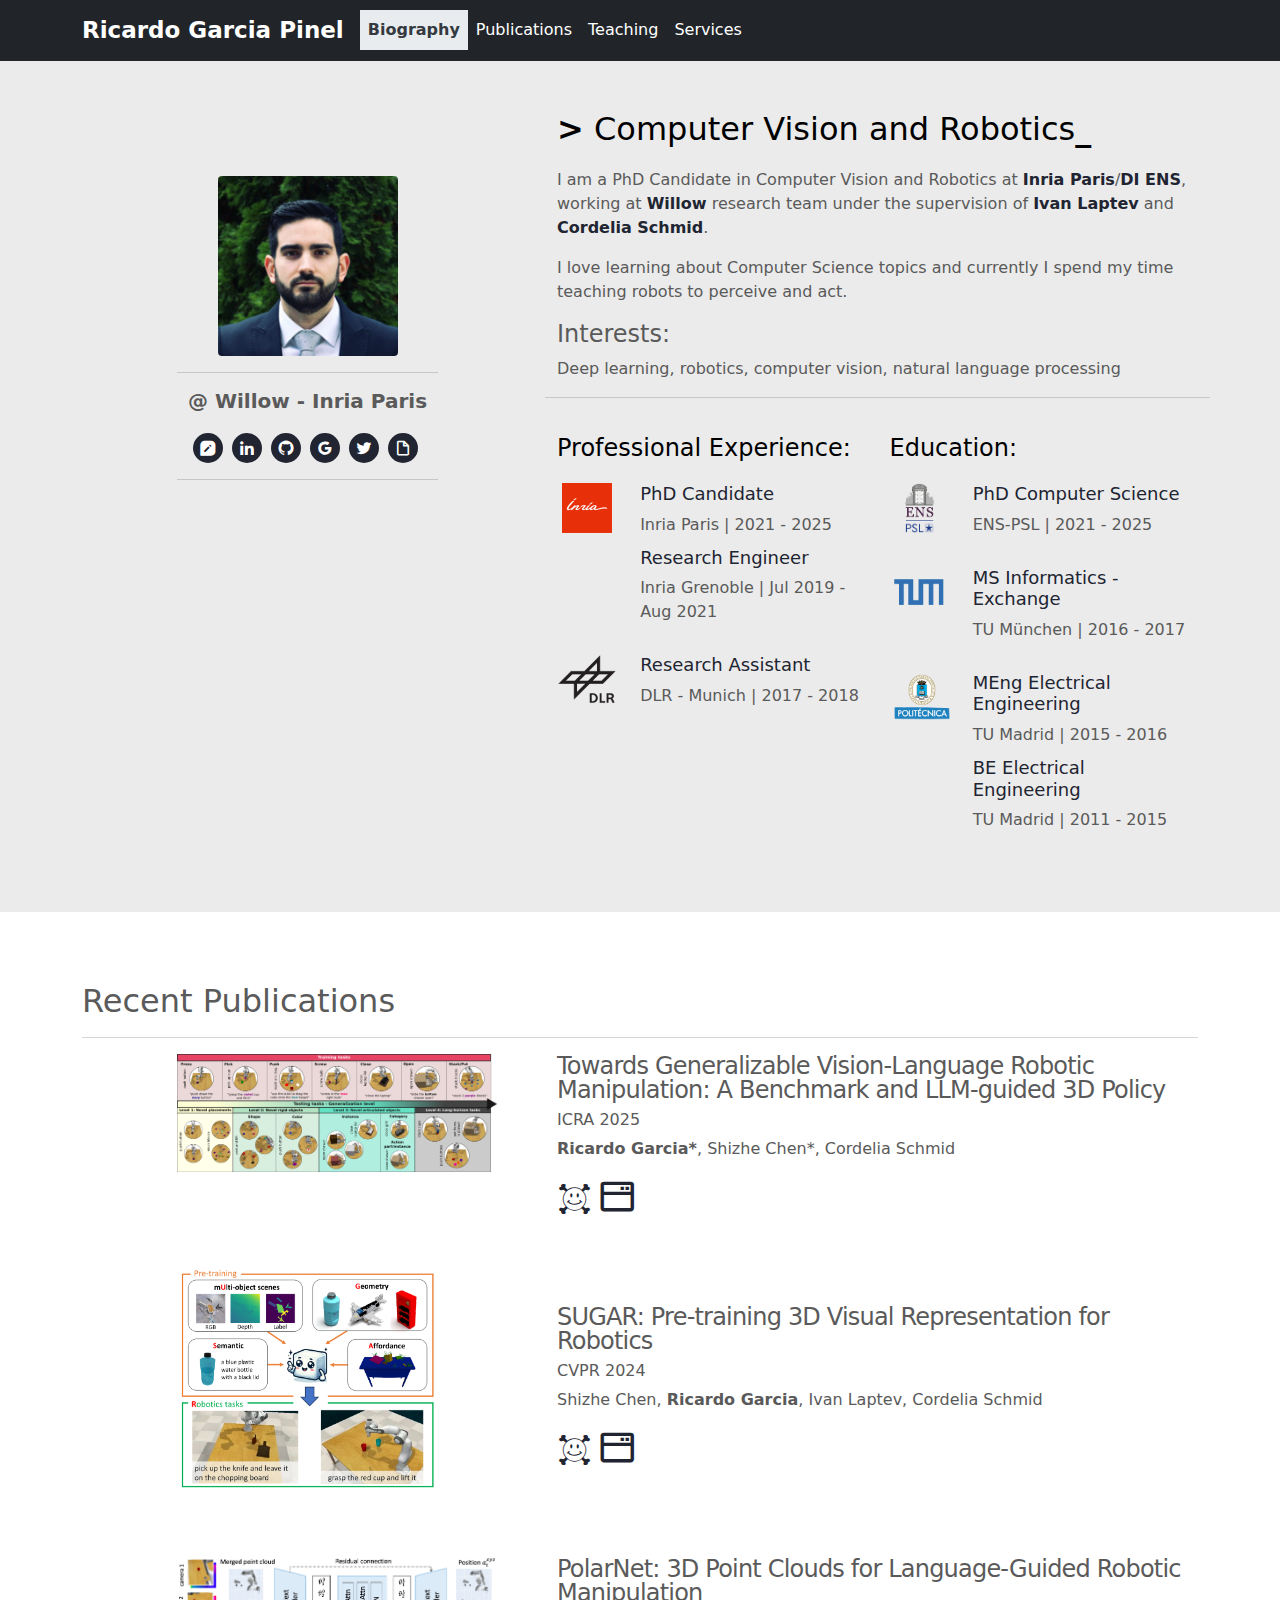
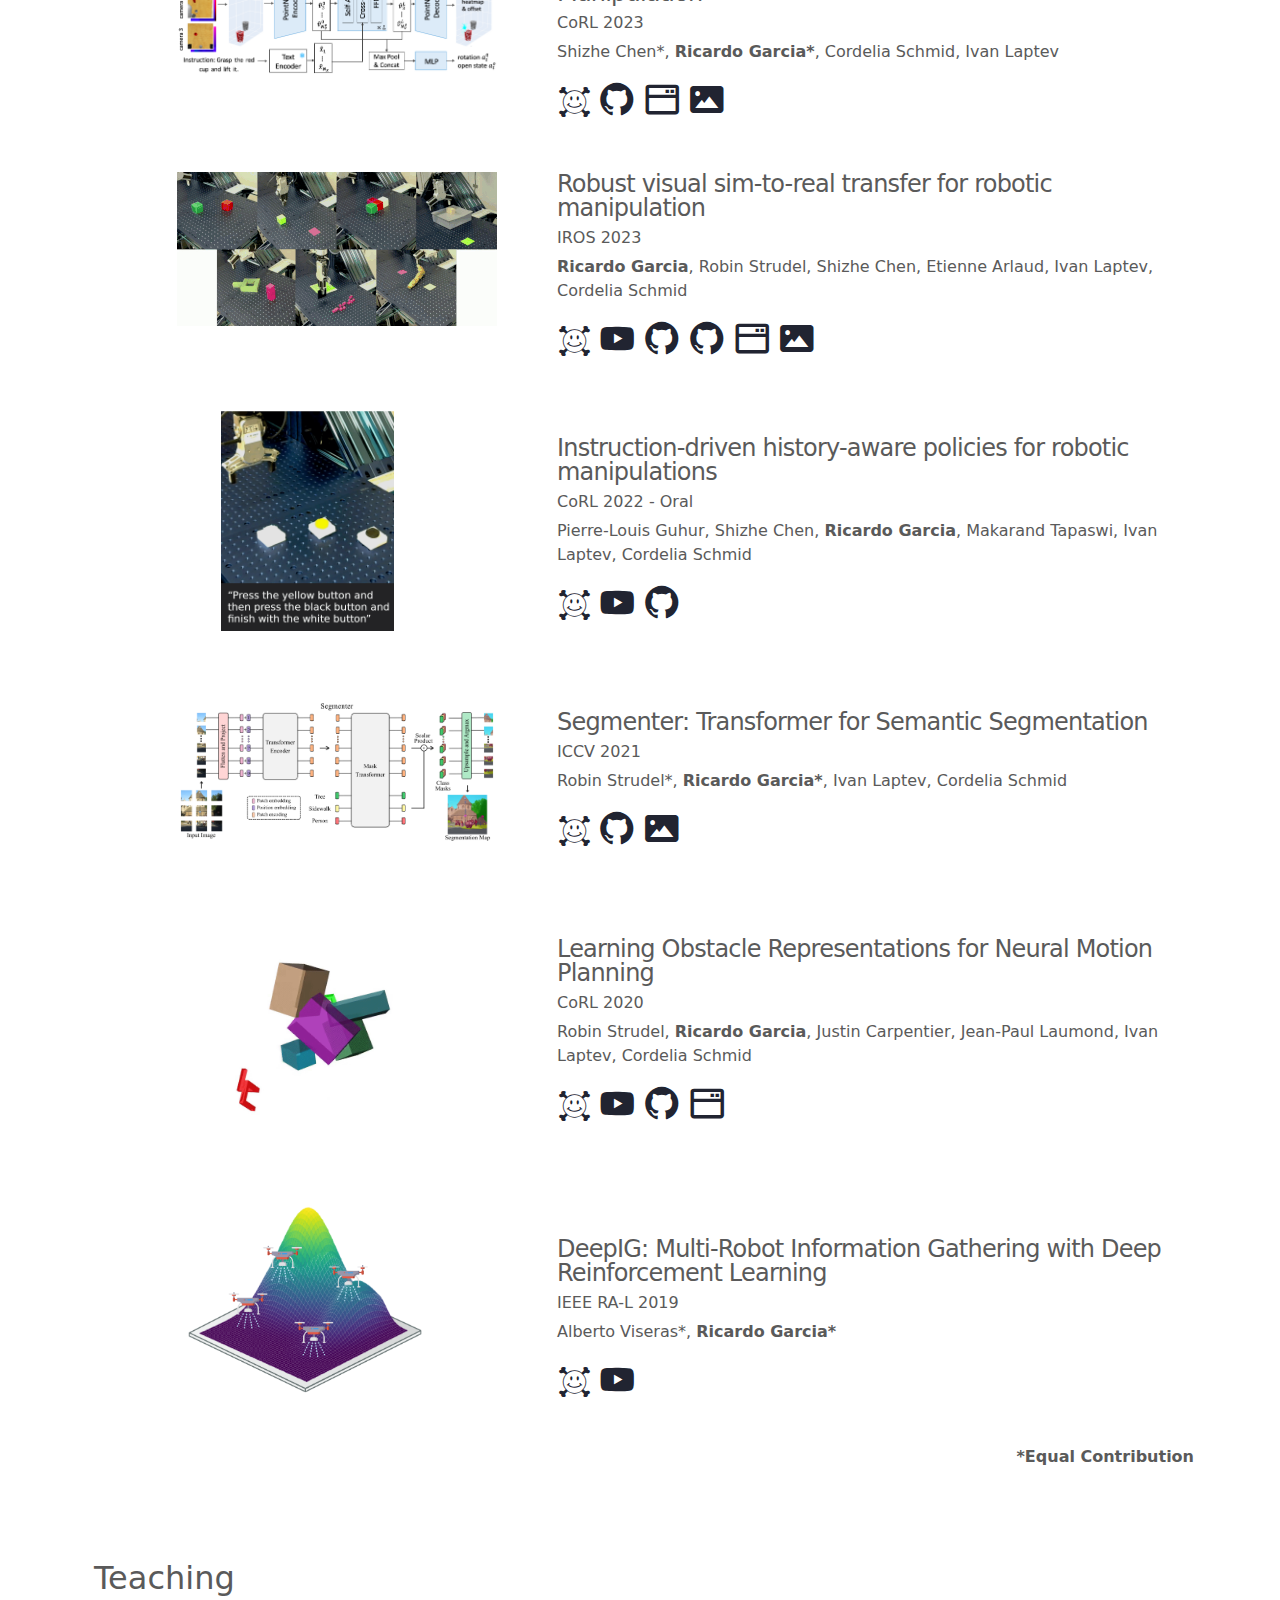
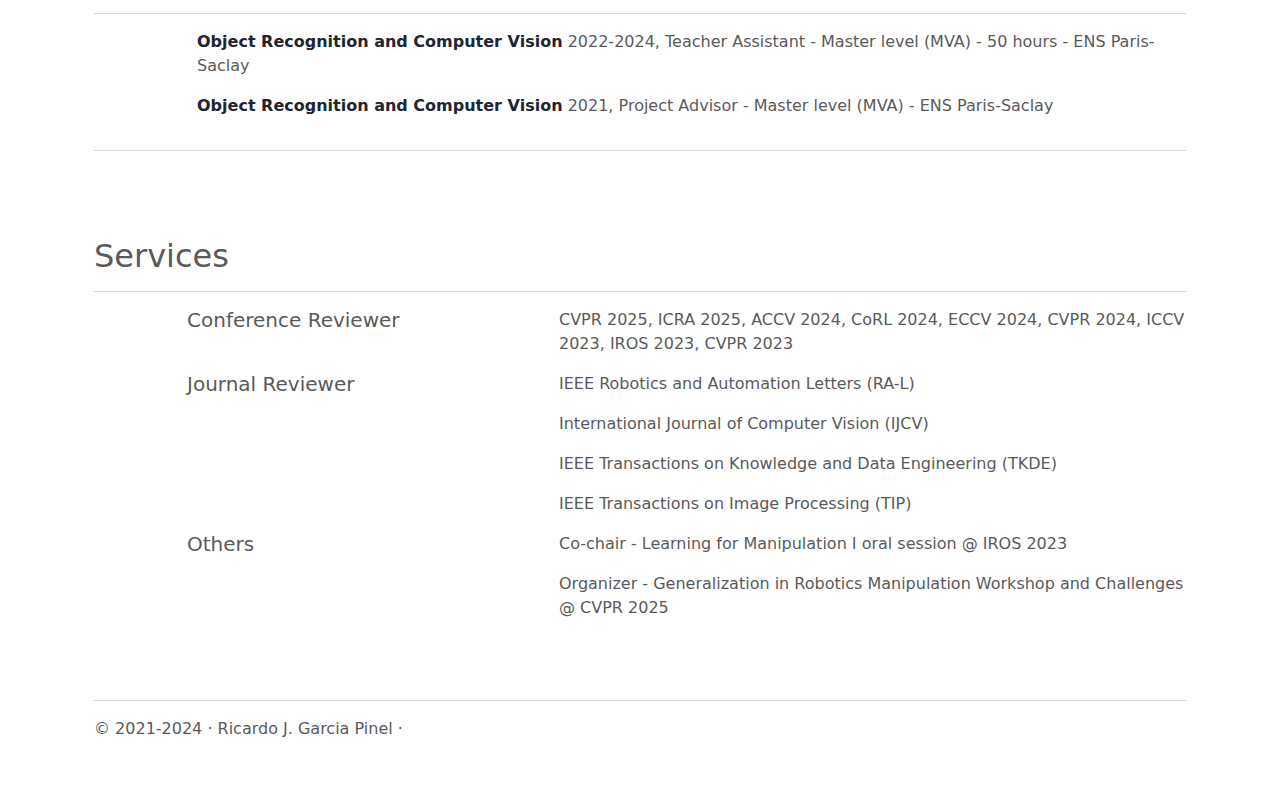
==== index.html @ 53217a85 "index: update resume" ====
<!doctype html>
<html lang="en">

<head>
    <meta charset="utf-8">
    <meta name="viewport" content="width=device-width, initial-scale=1">
    <meta name="description" content="">
    <meta name="author" content="Ricardo Garcia Pinel">
    <title>Ricardo Garcia Pinel | Personal Webpage</title>
    <link rel="shortcut icon" type="image/x-icon" href="./img/favicon.ico" />
    <!-- Bootstrap core CSS -->
    <script src="./js/jquery.min.js"></script>
    <script src="./js/scroll.js"></script>
    <link href="./css/bootstrap.min.css" rel="stylesheet">
    <link rel="stylesheet" href="./css/academicons.min.css" />
    <link href="css/boxicons.min.css" rel="stylesheet">

    <style>
        .bd-placeholder-img {
            font-size: 1.125rem;
            text-anchor: middle;
            -webkit-user-select: none;
            -moz-user-select: none;
            user-select: none;
        }

        @media (min-width: 768px) {
            .bd-placeholder-img-lg {
                font-size: 3.5rem;
            }
        }
    </style>

    <!-- Custom styles for this template -->
    <link href="./css/style.css" rel="stylesheet">
</head>

<body>
    <nav class="navbar navbar-expand-lg navbar-dark fixed-top bg-dark">
        <div class="container">
            <a id="person-name" class="navbar-brand text-sm-center" href="#">Ricardo Garcia Pinel</a>
            <div class="navbar-collapse collapse dual-collapse2">
                <ul class="navbar-nav ml-auto">
                    <li class="nav-item">
                        <a class="nav-link active section-active" href="#bio-wrapper">
                            Biography
                        </a>
                    </li>
                    <li class="nav-item">
                        <a class="nav-link active" href="#publications">
                            Publications
                        </a>
                    </li>
                    <li class="nav-item">
                        <a class="nav-link active" href="#teaching">
                            Teaching
                        </a>
                    </li>
                    <li class="nav-item">
                        <a class="nav-link active" href="#services">
                            Services
                        </a>
                    </li>
                </ul>
            </div>

        </div>
    </nav>
    <main>
        <div id="bio-wrapper" class="section">
            <div id="bio" class="container">
                <div class="row">
                    <div class="col-lg-3 offset-lg-1 text-center">
                        <img src="./img/rgarciap.jpg" id="profile-img" class="img-fluid rounded" alt="">
                        <hr>
                        <h5 id="current-position">@ Willow - Inria Paris</h5>
                        <div class="social-links">
                            <a href="mailto:ricardo-jose.garcia-pinel@inria.fr" target="_blank" class="mail"><i
                                    class="bx bxs-message-square-edit"></i></a>
                            <a href="https://www.linkedin.com/in/rjgpinel/" target="_blank" class="linkedin"><i
                                    class="bx bxl-linkedin"></i></a>
                            <a href="https://github.com/rjgpinel" target="_blank" class="github"><i
                                    class="bx bxl-github"></i></a>
                            <a href="https://scholar.google.com/citations?user=cMA5vJwAAAAJ" target="_blank"
                                class="google"><i class="bx bxl-google"></i></a>
                            <a href="https://twitter.com/rjgpinel" target="_blank" class="twitter"><i
                                    class="bx bxl-twitter"></i></a>
                            <a href="files/resume_RicardoGarciaPinel_2025-30Jan.pdf" target="_blank" class="resume"><i
                                    class="bx bx-file-blank"></i></a>
                        </div>
                        <hr>

                        <!-- <img id="ur5-im" src="./img/ur5_pxart.png"> -->
                    </div>
                    <div class="col-lg-7 offset-lg-1 align-self-center" id="profile-description">
                        <div class="row">
                            <h2 id="position-title"> <span id="terminal-cursor">></span> Computer Vision and
                                Robotics<span id="terminal-space">_</span></h2>
                            <p>
                                I am a PhD Candidate in Computer Vision and Robotics at <a
                                    href="https://www.inria.fr/en" target="_blank">Inria Paris</a>/<a
                                    href="https://www.di.ens.fr/" target="_blank">DI ENS</a>, working at <a
                                    href="https://www.di.ens.fr/willow/" target="_blank">Willow</a> research team under
                                the supervision of <a href="https://www.di.ens.fr/~laptev/" target="_blank">Ivan
                                    Laptev</a> and <a href="https://www.di.ens.fr/willow/people_webpages/cordelia/"
                                    target="_blank">Cordelia Schmid</a>. </p>
                            <p>
                                I love learning about Computer Science topics and currently I spend my time teaching
                                robots to perceive and act.
                            </p>
                            <h4>Interests:</h4>
                            <p>Deep learning, robotics, computer vision, natural language processing</p>
                            <hr>
                        </div>
                        <div id="resume">
                            <div class="row">
                                <div class="col-lg-6 resume-prof">
                                    <h4 class="resume-title">Professional Experience:</h4>
                                    <div class="row resume-entry">
                                        <div class="col-3 text-center">
                                            <img class="logo-institution" src="./img/inria-logo.png">
                                        </div>
                                        <div class="col-9">
                                            <div class="row resume-entry-desc">
                                                <h5>PhD Candidate</h5>
                                                <span>Inria Paris | 2021 - 2025 </span>
                                            </div>
                                            <div class="row resume-entry-desc">
                                                <h5>Research Engineer</h5>
                                                <span>Inria Grenoble | Jul 2019 - Aug 2021</span>
                                            </div>
                                        </div>
                                    </div>
                                    <div class="row resume-entry">
                                        <div class="col-3 text-center">
                                            <img class="logo-institution" src="./img/dlr-logo.png">
                                        </div>
                                        <div class="col-9">
                                            <div class="row resume-entry-desc">
                                                <h5>Research Assistant</h5>
                                                <span>DLR - Munich | 2017 - 2018</span>
                                            </div>
                                        </div>
                                    </div>
                                </div>
                                <div class="col-lg-6 resume-ed">
                                    <h4 class="resume-title">Education:</h4>
                                    <div class="row resume-entry">
                                        <div class="col-3 text-center">
                                            <img class="logo-institution" src="./img/ens-psl-logo.png">
                                        </div>
                                        <div class="col-9">
                                            <div class="row resume-entry-desc">
                                                <h5>PhD Computer Science</h5>
                                                <span>ENS-PSL | 2021 - 2025</span>
                                            </div>
                                        </div>
                                    </div>

                                    <div class="row resume-entry">
                                        <div class="col-3 text-center">
                                            <img class="logo-institution" src="./img/tum-logo.png">
                                        </div>
                                        <div class="col-9">
                                            <div class="row resume-entry-desc">
                                                <h5>MS Informatics - Exchange</h5>
                                                <span>TU München | 2016 - 2017</span>
                                            </div>
                                        </div>
                                    </div>
                                    <div class="row resume-entry">
                                        <div class="col-3 text-center">
                                            <img class="logo-institution" src="./img/upm-logo.png">
                                        </div>
                                        <div class="col-9">
                                            <div class="row resume-entry-desc">
                                                <h5>MEng Electrical Engineering</h5>
                                                <span>TU Madrid | 2015 - 2016</span>
                                            </div>
                                            <div class="row resume-entry-desc">
                                                <h5>BE Electrical Engineering</h5>
                                                <span>TU Madrid | 2011 - 2015</span>
                                            </div>
                                        </div>
                                    </div>
                                </div>
                            </div>
                        </div>
                    </div>
                </div>
            </div>
        </div>
        <!-- Recent Publications
                 ================================================== -->
        <!-- Wrap the rest of the page in another container to center all the content. -->

        <div id="publications" class="container section">
            <h2 class="text-left">Recent Publications</h2>
            <hr>
            <div class="row publication">
                <div class="col-lg-7 offset-lg-1 order-md-2 publication-description align-self-center">
                    <h4 class="publication-heading">Towards Generalizable Vision-Language Robotic Manipulation: A Benchmark and LLM-guided 3D Policy
                    </h4>
                    <h6 class="publication-conference">ICRA 2025</h6>
                    <p class="publication-authors">
                        <b>Ricardo Garcia*</b>, Shizhe Chen*, Cordelia Schmid
                    </p>
                    <a href="https://arxiv.org/abs/2410.01345" target="_blank"><i
                            class="ai ai-arxiv ai-3x bx-tada-hover"></i></a>
                    <a href="https://www.di.ens.fr/willow/research/gembench/" target="_blank"><i
                            class="bx bx-window-alt bx-lg bx-tada-hover"></i></a>
                </div>
                <div class="col-lg-3 offset-lg-1 order-md-1 text-center">
                    <img class="publication-overview" src="./img/gembench.png" alt="sugar_paper" />
                </div>
            </div>

            <br>
            <br>
            <div class="row publication">
                <div class="col-lg-7 offset-lg-1 order-md-2 publication-description align-self-center">
                    <h4 class="publication-heading">SUGAR: Pre-training 3D Visual Representation for Robotics
                    </h4>
                    <h6 class="publication-conference">CVPR 2024</h6>
                    <p class="publication-authors">
                        Shizhe Chen, <b>Ricardo Garcia</b>, Ivan Laptev, Cordelia Schmid
                    </p>
                    <a href="https://arxiv.org/abs/2404.01491v1" target="_blank"><i
                            class="ai ai-arxiv ai-3x bx-tada-hover"></i></a>
                    <a href="https://cshizhe.github.io/projects/robot_sugar.html" target="_blank"><i
                            class="bx bx-window-alt bx-lg bx-tada-hover"></i></a>
                </div>
                <div class="col-lg-3 offset-lg-1 order-md-1 text-center">
                    <img class="publication-overview" src="./img/sugar.png" alt="sugar_paper" />
                </div>
            </div>

            <br>
            <br>
            <div class="row publication">
                <div class="col-lg-7 offset-lg-1 order-md-2 publication-description align-self-center">
                    <h4 class="publication-heading">PolarNet: 3D Point Clouds for Language-Guided Robotic Manipulation
                    </h4>
                    <h6 class="publication-conference">CoRL 2023</h6>
                    <p class="publication-authors">
                        Shizhe Chen*, <b>Ricardo Garcia*</b>, Cordelia Schmid, Ivan Laptev
                    </p>
                    <a href="https://arxiv.org/abs/2309.15596" target="_blank"><i
                            class="ai ai-arxiv ai-3x bx-tada-hover"></i></a>
                    <a href="https://github.com/vlc-robot/polarnet" target="_blank"><i
                            class="bx bxl-github bx-lg bx-tada-hover"></i></a>
                    <a href="https://www.di.ens.fr/willow/research/polarnet/" target="_blank"><i
                            class="bx bx-window-alt bx-lg bx-tada-hover"></i></a>
                    <a href="doc/polarnet_poster.pdf" target="_blank"><i
                            class="bx bxs-image bx-lg bx-tada-hover"></i></a>
                </div>
                <div class="col-lg-3 offset-lg-1 order-md-1 text-center">
                    <img class="publication-overview" src="./img/polarnet.png" alt="polarnet_paper" />
                </div>
            </div>

            <br>
            <br>

            <div class="row publication">
                <div class="col-lg-7 offset-lg-1 order-md-2 publication-description align-self-center">
                    <h4 class="publication-heading">Robust visual sim-to-real transfer for robotic manipulation</h4>
                    <h6 class="publication-conference">IROS 2023</h6>
                    <p class="publication-authors">
                        <b>Ricardo Garcia</b>, Robin Strudel, Shizhe Chen, Etienne Arlaud, Ivan Laptev, Cordelia Schmid
                    </p>
                    <a href="https://arxiv.org/abs/2307.15320" target="_blank"><i
                            class="ai ai-arxiv ai-3x bx-tada-hover"></i></a>
                    <a href="https://youtu.be/9BS66i8d0JU" target="_blank"><i
                            class="bx bxl-youtube bx-lg bx-tada-hover"></i></a>
                    <a href="https://github.com/rjgpinel/muse" target="_blank"><i
                            class="bx bxl-github bx-lg bx-tada-hover"></i></a>
                    <a href="https://github.com/rjgpinel/robolearn/" target="_blank"><i
                            class="bx bxl-github bx-lg bx-tada-hover"></i></a>
                    <a href="https://www.di.ens.fr/willow/research/robust_s2r/" target="_blank"><i
                            class="bx bx-window-alt bx-lg bx-tada-hover"></i></a>
                    <a href="doc/IROS2023_poster.pdf" target="_blank"><i
                            class="bx bxs-image bx-lg bx-tada-hover"></i></a>
                </div>
                <div class="col-lg-3 offset-lg-1 order-md-1 text-center">
                    <img class="publication-overview" src="./img/robust_s2r.gif" alt="robust_s2r_paper" />
                </div>
            </div>

            <br>
            <br>

            <div class="row publication">
                <div class="col-lg-7 offset-lg-1 order-md-2 publication-description align-self-center">
                    <h4 class="publication-heading">Instruction-driven history-aware policies for robotic manipulations
                    </h4>
                    <h6 class="publication-conference">CoRL 2022 - Oral</h6>
                    <p class="publication-authors">
                        Pierre-Louis Guhur, Shizhe Chen, <b>Ricardo Garcia</b>, Makarand Tapaswi, Ivan Laptev, Cordelia
                        Schmid
                    </p>
                    <a href="https://arxiv.org/abs/2209.04899" target="_blank"><i
                            class="ai ai-arxiv ai-3x bx-tada-hover"></i></a>
                    <a href="https://www.youtube.com/watch?v=nnpvOrq0XjU" target="_blank"><i
                            class="bx bxl-youtube bx-lg bx-tada-hover"></i></a>
                    <a href="https://github.com/cshizhe/hiveformer" target="_blank"><i
                            class="bx bxl-github bx-lg bx-tada-hover"></i></a>
                </div>
                <div class="col-lg-3 offset-lg-1 order-md-1 text-center">
                    <img class="publication-overview" src="./img/hiveformer.gif" alt="hiveformer_paper" />
                </div>
            </div>

            <br>
            <br>
            <div>
                <div class="row publication">
                    <div class="col-lg-7 offset-lg-1 order-md-2 publication-description align-self-center">
                        <h4 class="publication-heading">Segmenter: Transformer for Semantic Segmentation</h4>
                        <h6 class="publication-conference">ICCV 2021</h6>
                        <p class="publication-authors">
                            Robin Strudel*, <b>Ricardo Garcia*</b>, Ivan Laptev, Cordelia Schmid
                        </p>
                        <a href="https://arxiv.org/abs/2105.05633" target="_blank"><i
                                class="ai ai-arxiv ai-3x bx-tada-hover"></i></a>
                        <a href="https://github.com/rstrudel/segmenter" target="_blank"><i
                                class="bx bxl-github bx-lg bx-tada-hover"></i></a>
                        <a href="doc/segmenter_poster.pdf" target="_blank"><i
                                class="bx bxs-image bx-lg bx-tada-hover"></i></a>
                    </div>
                    <div class="col-lg-3 offset-lg-1 order-md-1 text-center">
                        <img class="publication-overview" src="./img/segmenter.png" alt="segmenter_paper" />
                    </div>
                </div>
                <br>
                <br>
                <div class="row publication">
                    <div class="col-lg-7 offset-lg-1 order-md-2 publication-description align-self-center">
                        <h4 class="publication-heading">Learning Obstacle Representations for Neural Motion Planning
                        </h4>
                        <h6 class="publication-conference">CoRL 2020</h6>
                        <p class="publication-authors">
                            Robin Strudel, <b>Ricardo Garcia</b>, Justin Carpentier, Jean-Paul Laumond, Ivan Laptev,
                            Cordelia Schmid
                        </p>
                        <a href="https://arxiv.org/abs/2008.11174" target="_blank"><i
                                class="ai ai-arxiv ai-3x bx-tada-hover"></i></a>
                        <a href="https://www.youtube.com/watch?v=KRtrL4-IsFY" target="_blank"><i
                                class="bx bxl-youtube bx-lg bx-tada-hover"></i></a>
                        <a href="https://github.com/rstrudel/nmprepr.git" target="_blank"><i
                                class="bx bxl-github bx-lg bx-tada-hover"></i></a>
                        <a href="https://www.di.ens.fr/willow/research/nmp_repr/" target="_blank"><i
                                class="bx bx-window-alt bx-lg bx-tada-hover"></i></a>
                    </div>
                    <div class="col-lg-3 offset-lg-1 order-md-1 text-center">
                        <img class="publication-overview" src="./img/nmp-repr.gif" alt="nmp_repr_paper" />
                    </div>
                </div>

                <br>
                <br>
                <div class="row publication">
                    <div class="col-lg-7 offset-lg-1 order-md-2 publication-description align-self-center">
                        <h4 class="publication-heading"> DeepIG: Multi-Robot Information Gathering with Deep
                            Reinforcement Learning</h4>
                        <h6 class="publication-conference">IEEE RA-L 2019</h6>
                        <p class="publication-authors">
                            Alberto Viseras*, <b>Ricardo Garcia*</b>
                        </p>
                        <a href="https://elib.dlr.de/132180/2/root.pdf" target="_blank"><i
                                class="ai ai-arxiv ai-3x bx-tada-hover"></i></a>
                        <a href="https://www.youtube.com/watch?v=-aUUZPGiHlI" target="_blank"><i
                                class="bx bxl-youtube bx-lg bx-tada-hover"></i></a>
                    </div>
                    <div class="col-lg-3 offset-lg-1 order-md-1 text-center">
                        <img class="publication-overview" src="./img/deepig.png" alt="deepig_paper" />
                    </div>
                </div>
                <div class="d-flex flex-row justify-content-end p-1">
                    <p class="fw-bold">*Equal Contribution</p>
                </div>


                <!-- /END THE FEATURETTES -->

            </div><!-- /.container -->

            <div id="teaching" class="container section">
                <h2 class="text-left">Teaching</h2>
                <hr>
                <div class="offset-lg-1 row service">
                    <div class="text-left teaching-description">
                        <p><a href="https://www.di.ens.fr/willow/teaching/recvis22/">Object Recognition and Computer
                                Vision</a> 2022-2024, Teacher Assistant - Master level (MVA) - 50 hours - ENS Paris-Saclay
                        </p>
                    </div>
                    <div class="text-left teaching-description">
                        <p><a href="https://www.di.ens.fr/willow/teaching/recvis21/">Object Recognition and Computer
                                Vision</a> 2021, Project Advisor - Master level (MVA) - ENS Paris-Saclay</p>
                    </div>
                </div>
                <hr class="featurette-divider">

                <!-- /END THE FEATURETTES -->

            </div><!-- /.container -->

            <div id="services" class="container section">
                <h2 class="text-left">Services</h2>
                <hr>
                <div class="row service">
                    <div class="col-lg-3 offset-lg-1 order-md-1">
                        <h5 class="service-heading">Conference Reviewer</h4>
                    </div>
                    <div class="col-lg-7  offset-lg-1 order-md-2 text-left service-description">
                        <p>CVPR 2025, ICRA 2025, ACCV 2024, CoRL 2024, ECCV 2024, CVPR 2024, ICCV 2023, IROS 2023, CVPR 2023</p>
                    </div>
                </div>

                <div class="row service">
                    <div class="col-lg-3 offset-lg-1 order-md-1">
                        <h5 class="service-heading">Journal Reviewer</h4>
                    </div>
                    <div class="col-lg-7  offset-lg-1 order-md-2 text-left service-description">
                        <p>IEEE Robotics and Automation Letters (RA-L)</p>
                        <p>International Journal of Computer Vision (IJCV)</p>
                        <p>IEEE Transactions on Knowledge and Data Engineering (TKDE)</p>
                        <p>IEEE Transactions on Image Processing (TIP)</p>
                    </div>
                </div>
                <div class="row service">
                    <div class="col-lg-3 offset-lg-1 order-md-1">
                        <h5 class="service-heading">Others</h4>
                    </div>
                    <div class="col-lg-7  offset-lg-1 order-md-2 text-left service-description">
                        <p>Co-chair - Learning for Manipulation I oral session @ IROS 2023</p>
                        <p>Organizer - Generalization in Robotics Manipulation Workshop and Challenges @ CVPR 2025</p>
                    </div>
                </div>

                <br>
                <br>
                <hr class="featurette-divider">

                <!-- /END THE FEATURETTES -->

            </div><!-- /.container -->



            <!-- FOOTER -->
            <footer class="container">
                <p>&copy; 2021-2024 &middot; Ricardo J. Garcia Pinel &middot;</p>
            </footer>
    </main>
    <script src="./js/bootstrap.bundle.min.js"></script>
</body>

</html>
---- css/academicons.min.css ----
@font-face{font-family:'Academicons';font-style:normal;font-weight:400;font-display:block;src:url(../fonts/academicons.eot);src:url(../fonts/academicons.eot) format('embedded-opentype'),url(../fonts/academicons.ttf) format('truetype'),url(../fonts/academicons.woff) format('woff'),url(../fonts/academicons.svg) format('svg')}.ai{font-family:'Academicons';font-weight:400;-moz-osx-font-smoothing:grayscale;-webkit-font-smoothing:antialiased;display:inline-block;font-style:normal;font-variant:normal;text-rendering:auto;line-height:1}.ai-academia:before{content:"\e9af"}.ai-academia-square:before{content:"\e93d"}.ai-acclaim:before{content:"\e92e"}.ai-acclaim-square:before{content:"\e93a"}.ai-acm:before{content:"\e93c"}.ai-acm-square:before{content:"\e95d"}.ai-acmdl:before{content:"\e96a"}.ai-acmdl-square:before{content:"\e9d3"}.ai-ads:before{content:"\e9cb"}.ai-ads-square:before{content:"\e94a"}.ai-africarxiv:before{content:"\e91b"}.ai-africarxiv-square:before{content:"\e90b"}.ai-arxiv:before{content:"\e974"}.ai-arxiv-square:before{content:"\e9a6"}.ai-biorxiv:before{content:"\e9a2"}.ai-biorxiv-square:before{content:"\e98b"}.ai-ceur:before{content:"\e96d"}.ai-ceur-square:before{content:"\e92f"}.ai-ciencia-vitae:before{content:"\e912"}.ai-ciencia-vitae-square:before{content:"\e913"}.ai-closed-access:before{content:"\e942"}.ai-closed-access-square:before{content:"\e943"}.ai-conversation:before{content:"\e94c"}.ai-conversation-square:before{content:"\e915"}.ai-coursera:before{content:"\e95f"}.ai-coursera-square:before{content:"\e97f"}.ai-crossref:before{content:"\e918"}.ai-crossref-square:before{content:"\e919"}.ai-cv:before{content:"\e9a5"}.ai-cv-square:before{content:"\e90a"}.ai-datacite:before{content:"\e91c"}.ai-datacite-square:before{content:"\e91d"}.ai-dataverse:before{content:"\e9f7"}.ai-dataverse-square:before{content:"\e9e4"}.ai-dblp:before{content:"\e94f"}.ai-dblp-square:before{content:"\e93f"}.ai-depsy:before{content:"\e97a"}.ai-depsy-square:before{content:"\e94b"}.ai-doi:before{content:"\e97e"}.ai-doi-square:before{content:"\e98f"}.ai-dryad:before{content:"\e97c"}.ai-dryad-square:before{content:"\e98c"}.ai-elsevier:before{content:"\e961"}.ai-elsevier-square:before{content:"\e910"}.ai-figshare:before{content:"\e981"}.ai-figshare-square:before{content:"\e9e7"}.ai-google-scholar:before{content:"\e9d4"}.ai-google-scholar-square:before{content:"\e9f9"}.ai-hal:before{content:"\e92c"}.ai-hal-square:before{content:"\e92d"}.ai-hypothesis:before{content:"\e95a"}.ai-hypothesis-square:before{content:"\e95b"}.ai-ideas-repec:before{content:"\e9ed"}.ai-ideas-repec-square:before{content:"\e9f8"}.ai-ieee:before{content:"\e929"}.ai-ieee-square:before{content:"\e9b9"}.ai-impactstory:before{content:"\e9cf"}.ai-impactstory-square:before{content:"\e9aa"}.ai-inaturalist:before{content:"\e900"}.ai-inaturalist-square:before{content:"\e901"}.ai-inpn:before{content:"\e902"}.ai-inpn-square:before{content:"\e903"}.ai-inspire:before{content:"\e9e9"}.ai-inspire-square:before{content:"\e9fe"}.ai-isidore:before{content:"\e936"}.ai-isidore-square:before{content:"\e954"}.ai-jstor:before{content:"\e938"}.ai-jstor-square:before{content:"\e944"}.ai-lattes:before{content:"\e9b3"}.ai-lattes-square:before{content:"\e99c"}.ai-mathoverflow:before{content:"\e9f6"}.ai-mathoverflow-square:before{content:"\e97b"}.ai-mendeley:before{content:"\e9f0"}.ai-mendeley-square:before{content:"\e9f3"}.ai-moodle:before{content:"\e907"}.ai-moodle-square:before{content:"\e908"}.ai-nakala:before{content:"\e940"}.ai-nakala-square:before{content:"\e941"}.ai-obp:before{content:"\e92a"}.ai-obp-square:before{content:"\e92b"}.ai-open-access:before{content:"\e939"}.ai-open-access-square:before{content:"\e9f4"}.ai-open-data:before{content:"\e966"}.ai-open-data-square:before{content:"\e967"}.ai-open-materials:before{content:"\e968"}.ai-open-materials-square:before{content:"\e969"}.ai-openedition:before{content:"\e946"}.ai-openedition-square:before{content:"\e947"}.ai-orcid:before{content:"\e9d9"}.ai-orcid-square:before{content:"\e9c3"}.ai-osf:before{content:"\e9ef"}.ai-osf-square:before{content:"\e931"}.ai-overleaf:before{content:"\e914"}.ai-overleaf-square:before{content:"\e98d"}.ai-philpapers:before{content:"\e98a"}.ai-philpapers-square:before{content:"\e96f"}.ai-piazza:before{content:"\e99a"}.ai-piazza-square:before{content:"\e90c"}.ai-preregistered:before{content:"\e906"}.ai-preregistered-square:before{content:"\e96b"}.ai-protocols:before{content:"\e952"}.ai-protocols-square:before{content:"\e953"}.ai-psyarxiv:before{content:"\e90e"}.ai-psyarxiv-square:before{content:"\e90f"}.ai-publons:before{content:"\e937"}.ai-publons-square:before{content:"\e94e"}.ai-pubmed:before{content:"\e99f"}.ai-pubmed-square:before{content:"\e97d"}.ai-pubpeer:before{content:"\e922"}.ai-pubpeer-square:before{content:"\e923"}.ai-researcherid:before{content:"\e91a"}.ai-researcherid-square:before{content:"\e95c"}.ai-researchgate:before{content:"\e95e"}.ai-researchgate-square:before{content:"\e99e"}.ai-ror:before{content:"\e948"}.ai-ror-square:before{content:"\e949"}.ai-sci-hub:before{content:"\e959"}.ai-sci-hub-square:before{content:"\e905"}.ai-scirate:before{content:"\e98e"}.ai-scirate-square:before{content:"\e99d"}.ai-scopus:before{content:"\e91e"}.ai-scopus-square:before{content:"\e91f"}.ai-semantic-scholar:before{content:"\e96e"}.ai-semantic-scholar-square:before{content:"\e96c"}.ai-springer:before{content:"\e928"}.ai-springer-square:before{content:"\e99b"}.ai-ssrn:before{content:"\e916"}.ai-ssrn-square:before{content:"\e917"}.ai-stackoverflow:before{content:"\e920"}.ai-stackoverflow-square:before{content:"\e921"}.ai-zenodo:before{content:"\e911"}.ai-zotero:before{content:"\e962"}.ai-zotero-square:before{content:"\e932"}.ai-lg{font-size:1.33333em;line-height:.75em;vertical-align:-.0667em}.ai-xs{font-size:.75em}.ai-sm{font-size:.875em}.ai-1x{font-size:1em}.ai-2x{font-size:2em}.ai-3x{font-size:3em}.ai-4x{font-size:4em}.ai-5x{font-size:5em}.ai-6x{font-size:6em}.ai-7x{font-size:7em}.ai-8x{left font-size:8em}.ai-9x{font-size:9em}.ai-10x{font-size:10em}.ai-fw{text-align:center;width:1.25em}.ai-ul{list-style-type:none;margin-left:2.5em;padding-left:0}.ai-ul>li{position:relative}.ai-li{left:-2em;position:absolute;text-align:center;width:2em;line-height:inherit}.ai-border{border:solid .08em #eee;border-radius:.1em;padding:.2em .25em .15em}.ai-pull-left{float:left}.ai-pull-right{float:right}.ai.ai-pull-left{margin-right:.3em}.ai.ai-pull-right{margin-right:.3em}.ai-stack{display:inline-block;height:2em;line-height:2em;position:relative;vertical-align:middle;width:2.5em}.ai-stack-1x,.ai-stack-2x{left:0;position:absolute;text-align:center;width:100%}.ai-stack-1x{line-height:inherit}.ai-stack-2x{font-size:2em}.ai-inverse{color:#fff}
---- css/style.css ----
/* GLOBAL STYLES
-------------------------------------------------- */

body {
  padding-bottom: 3rem;
  color: #5a5a5a;
}

#person-name {
    font-weight: bold;
    font-size: 23px;
}

.nav-item:hover {
    background-color: #E9ECEF;
}

.navbar .navbar-collapse .navbar-nav > li > a:hover {
    color: #343A40;
}

.navbar .navbar-collapse .navbar-nav > li > a.section-active {
    background-color: #E9ECEF;
    color: #343A40;
    font-weight: bold;
}

.section{
    padding-top: 70px;

}

/* Bio
------------------------- */
#bio-wrapper {
    background-color: #ebebeb;
    padding-top: 90px;
    padding-bottom: 70px;
}

#position-title {
    color: #000;
    margin-top: 20px;
    margin-bottom:20px;
}

#profile-img {
    margin-top:86px;
    width:180px

}

#profile-description {
    margin-top: auto;
    margin-bottom: auto;
}

#bio .social-links a {
    font-size: 18px;
    display: inline-block;
    background: #212431;
    color: #fff;
    line-height: 1;
    padding: 6px 0;
    margin-right: 4px;
    border-radius: 50%;
    text-align: center;
    width: 30px;
    height: 30px;
    transition: 0.3s;
}

#bio .social-links a:hover {
    background: #A4A4A4;
    color: #fff;
    text-decoration: none;
}

#bio #terminal-space {
    font-weight:bold;
    animation: blinker 1s linear infinite;

}

#bio #terminal-cursor{

    /* color:#8E44AD; */
    font-weight: bold;
}


#bio #current-position{

    font-weight: bold;
    margin-bottom: 20px;

}

#bio #profile-description a{
    color: #212431;
    font-weight: bold;
    text-decoration: none;
}

#bio #profile-description a:hover{
    color: #A4A4A4;
    font-weight: bold;
    text-decoration: none;
}

@keyframes blinker {
    50% {
        opacity: 0;
    }
}

#bio #resume .logo-institution {

    height: 50px
}

#bio #resume .resume-entry {
    margin-top: 20px;

}

#bio #resume .resume-title {
    color: #000000;
    margin-top:20px;
}


#bio #resume .resume-entry-desc {
    margin-bottom:10px;

}

#bio #resume .resume-entry-desc h5 {

    font-size:18px;
    color: #212431;

}

#ur5-im {
    width: 55%;
}

/* Research Publications
------------------------- */

/* Thin out the marketing headings */
.publication-heading {
  font-weight: 300;
  line-height: 1;
  /* rtl:remove */
  letter-spacing: -.05rem;
}

.publication-overview {
    max-height: 220px;
    max-width: 320px;
    margin-bottom: 20px;
}

.publication-description {

    vertical-align: middle;
}

.publication-description i {
    font-size: 40px
}

.publication-description a {
    color: #212431;
}

.publication-description a:hover {
    color: #A4A4A4;
}

.teaching-description a {
    color: #212431;
    font-weight: bold;
    text-decoration: none;
}

.teaching-description a:hover {
    color: #A4A4A4;
    font-weight: bold;
    text-decoration: none;
}
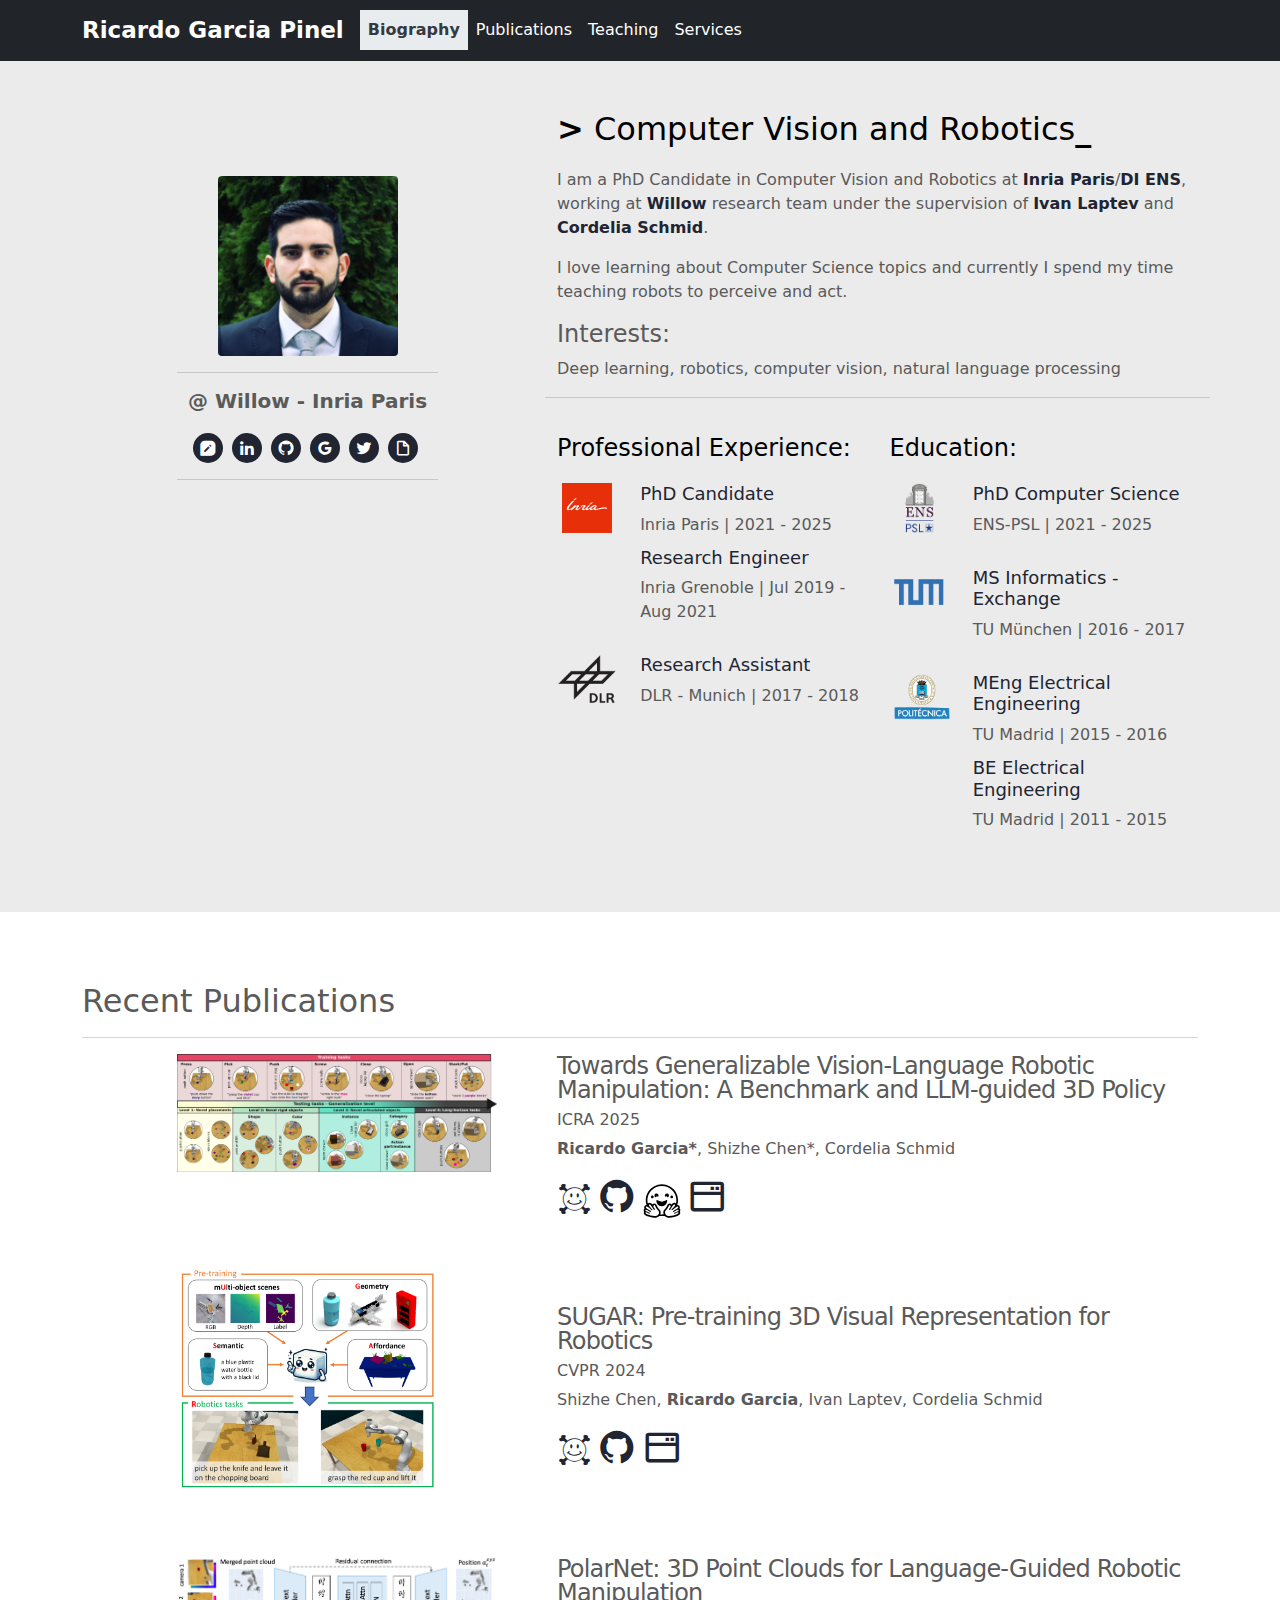
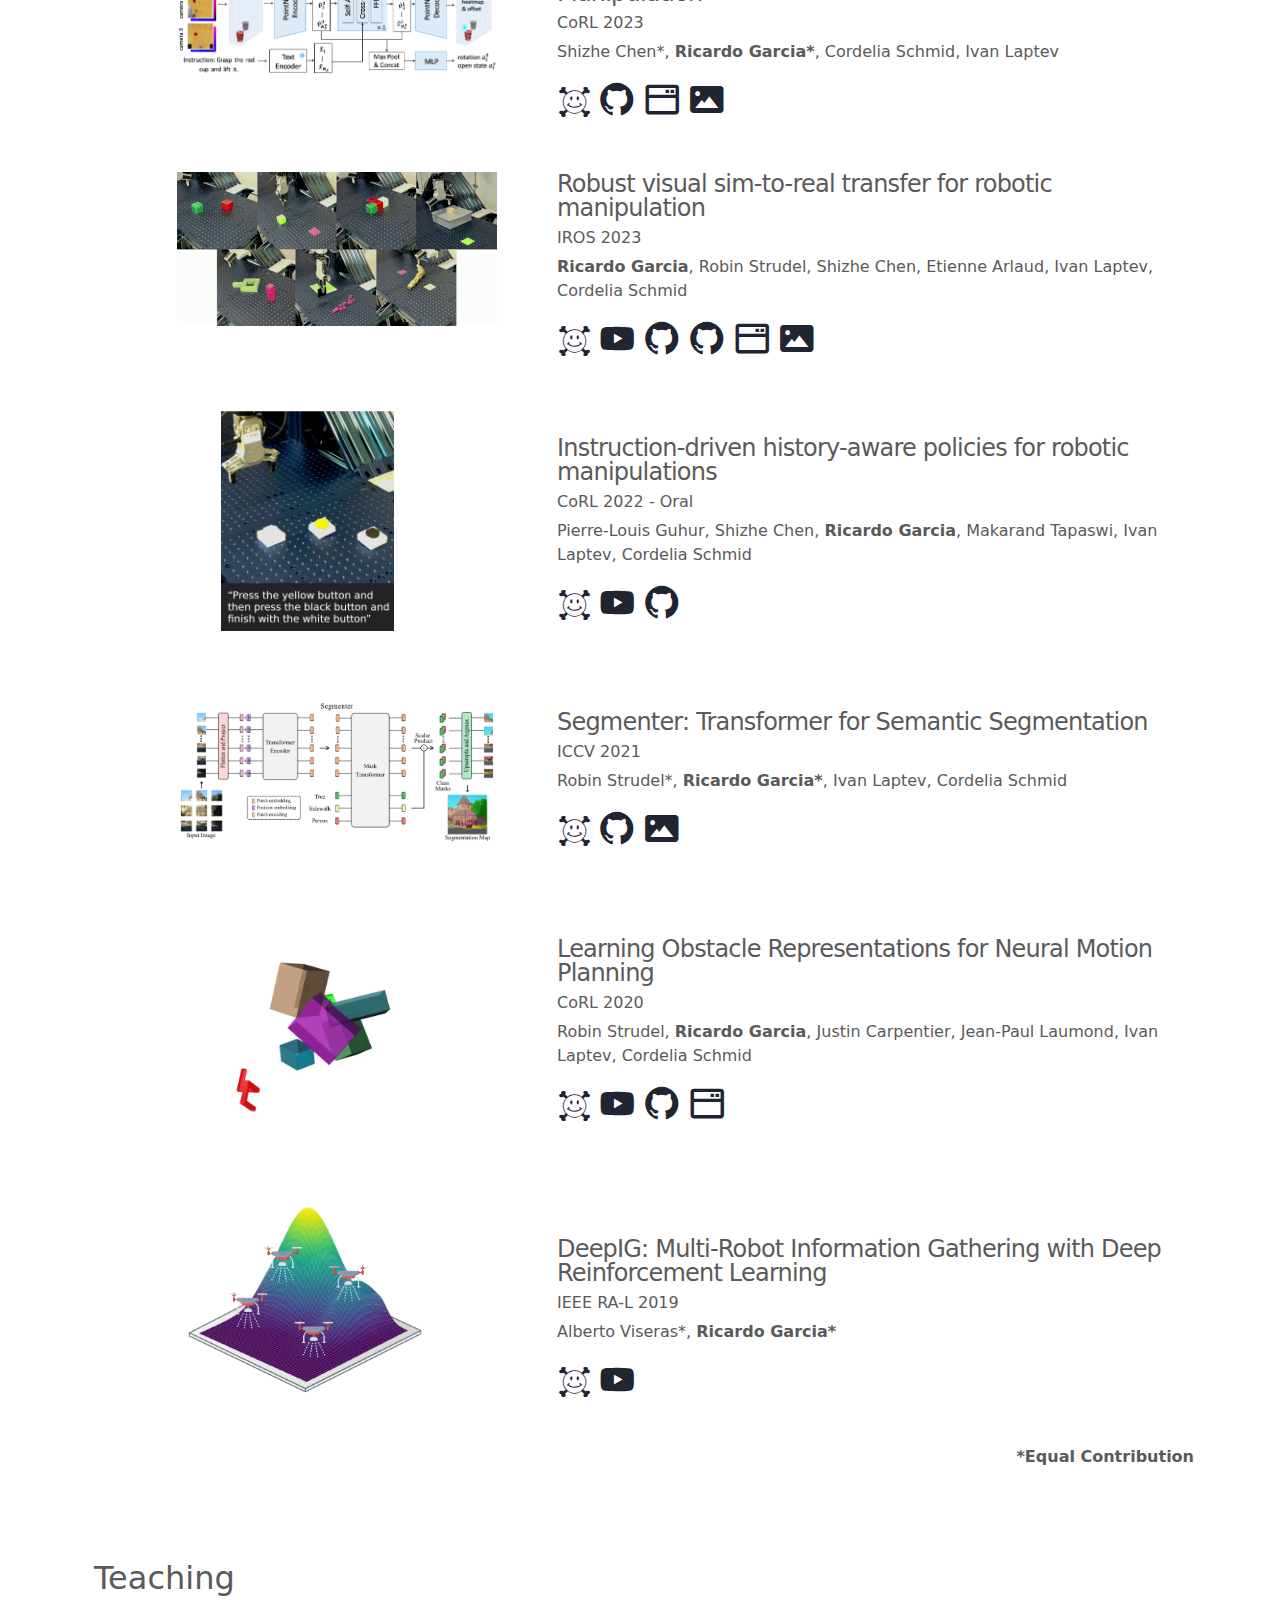
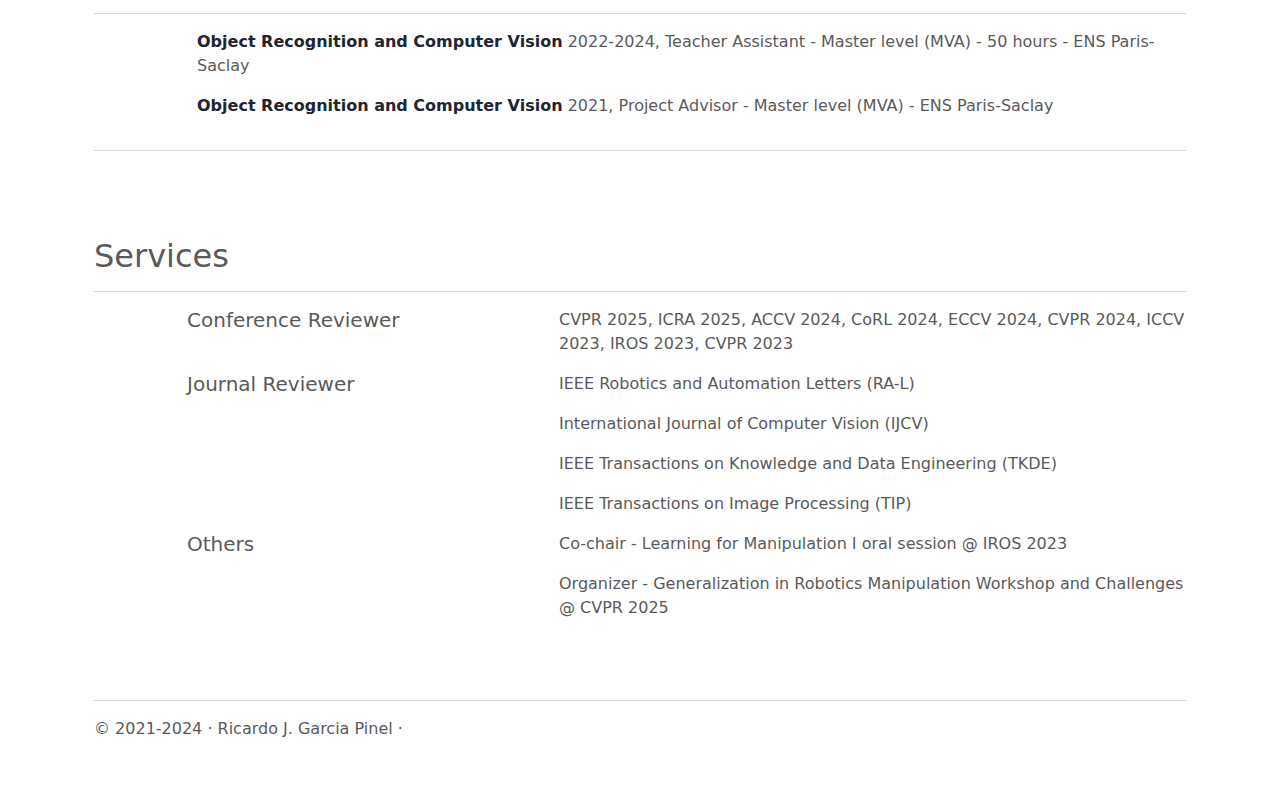
==== commit f051cd49: "index: update GEMBench links" ====
--- a/index.html
+++ b/index.html
@@ -207,8 +207,13 @@
                     </p>
                     <a href="https://arxiv.org/abs/2410.01345" target="_blank"><i
                             class="ai ai-arxiv ai-3x bx-tada-hover"></i></a>
+                    <a href="https://github.com/vlc-robot/robot-3dlotus" target="_blank"><i
+                            class="bx bxl-github bx-lg bx-tada-hover"></i></a>
+                         <a href="https://huggingface.co/datasets/rjgpinel/GEMBench" target="_blank"><img width="40px" height="40px"
+                        src="img/huggingface.svg" class="hf bx-tada-hover" /></a>               
                     <a href="https://www.di.ens.fr/willow/research/gembench/" target="_blank"><i
                             class="bx bx-window-alt bx-lg bx-tada-hover"></i></a>
+
                 </div>
                 <div class="col-lg-3 offset-lg-1 order-md-1 text-center">
                     <img class="publication-overview" src="./img/gembench.png" alt="sugar_paper" />
@@ -217,6 +222,7 @@
 
             <br>
             <br>
+
             <div class="row publication">
                 <div class="col-lg-7 offset-lg-1 order-md-2 publication-description align-self-center">
                     <h4 class="publication-heading">SUGAR: Pre-training 3D Visual Representation for Robotics
@@ -227,6 +233,8 @@
                     </p>
                     <a href="https://arxiv.org/abs/2404.01491v1" target="_blank"><i
                             class="ai ai-arxiv ai-3x bx-tada-hover"></i></a>
+                    <a href="https://github.com/vlc-robot/robot_sugar" target="_blank"><i
+                            class="bx bxl-github bx-lg bx-tada-hover"></i></a>
                     <a href="https://cshizhe.github.io/projects/robot_sugar.html" target="_blank"><i
                             class="bx bx-window-alt bx-lg bx-tada-hover"></i></a>
                 </div>
--- a/css/style.css
+++ b/css/style.css
@@ -192,3 +192,7 @@
     text-decoration: none;
 }
 
+.hf {
+    vertical-align: bottom;
+    display: inline-block;
+}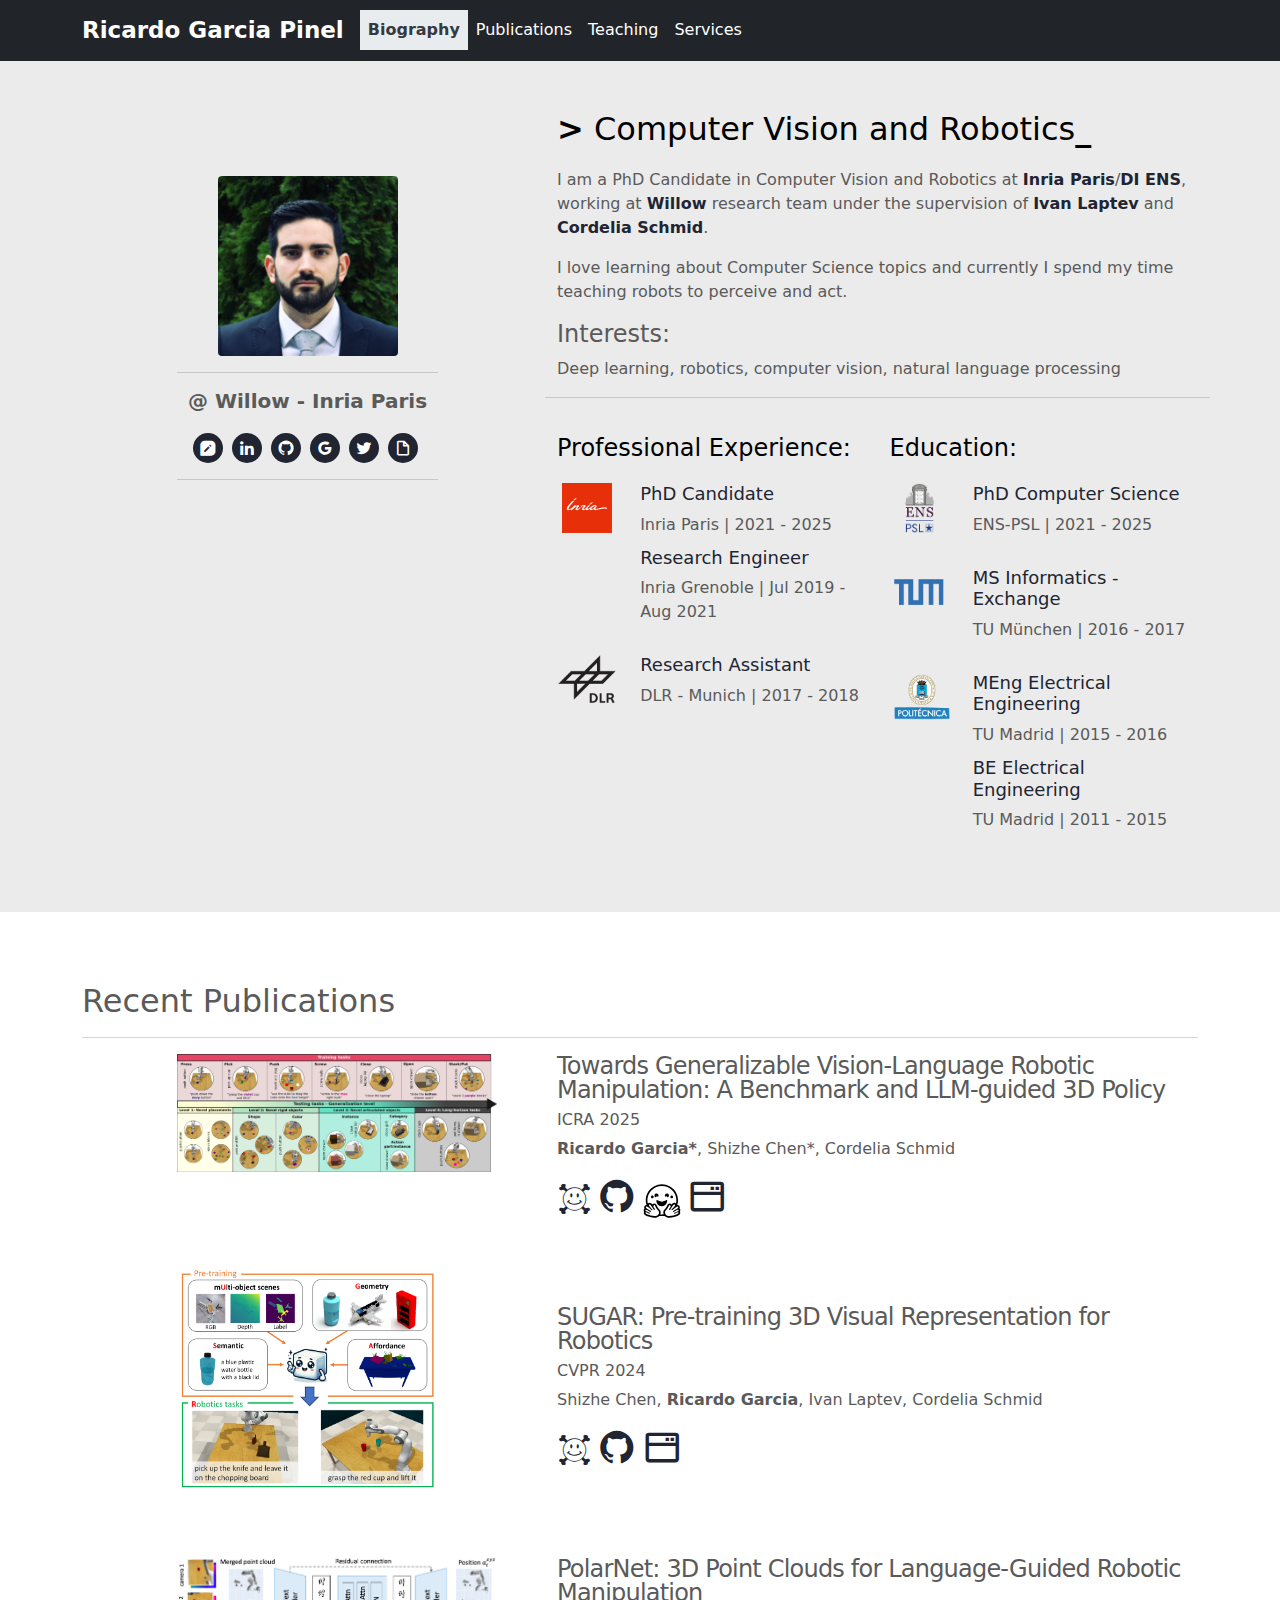
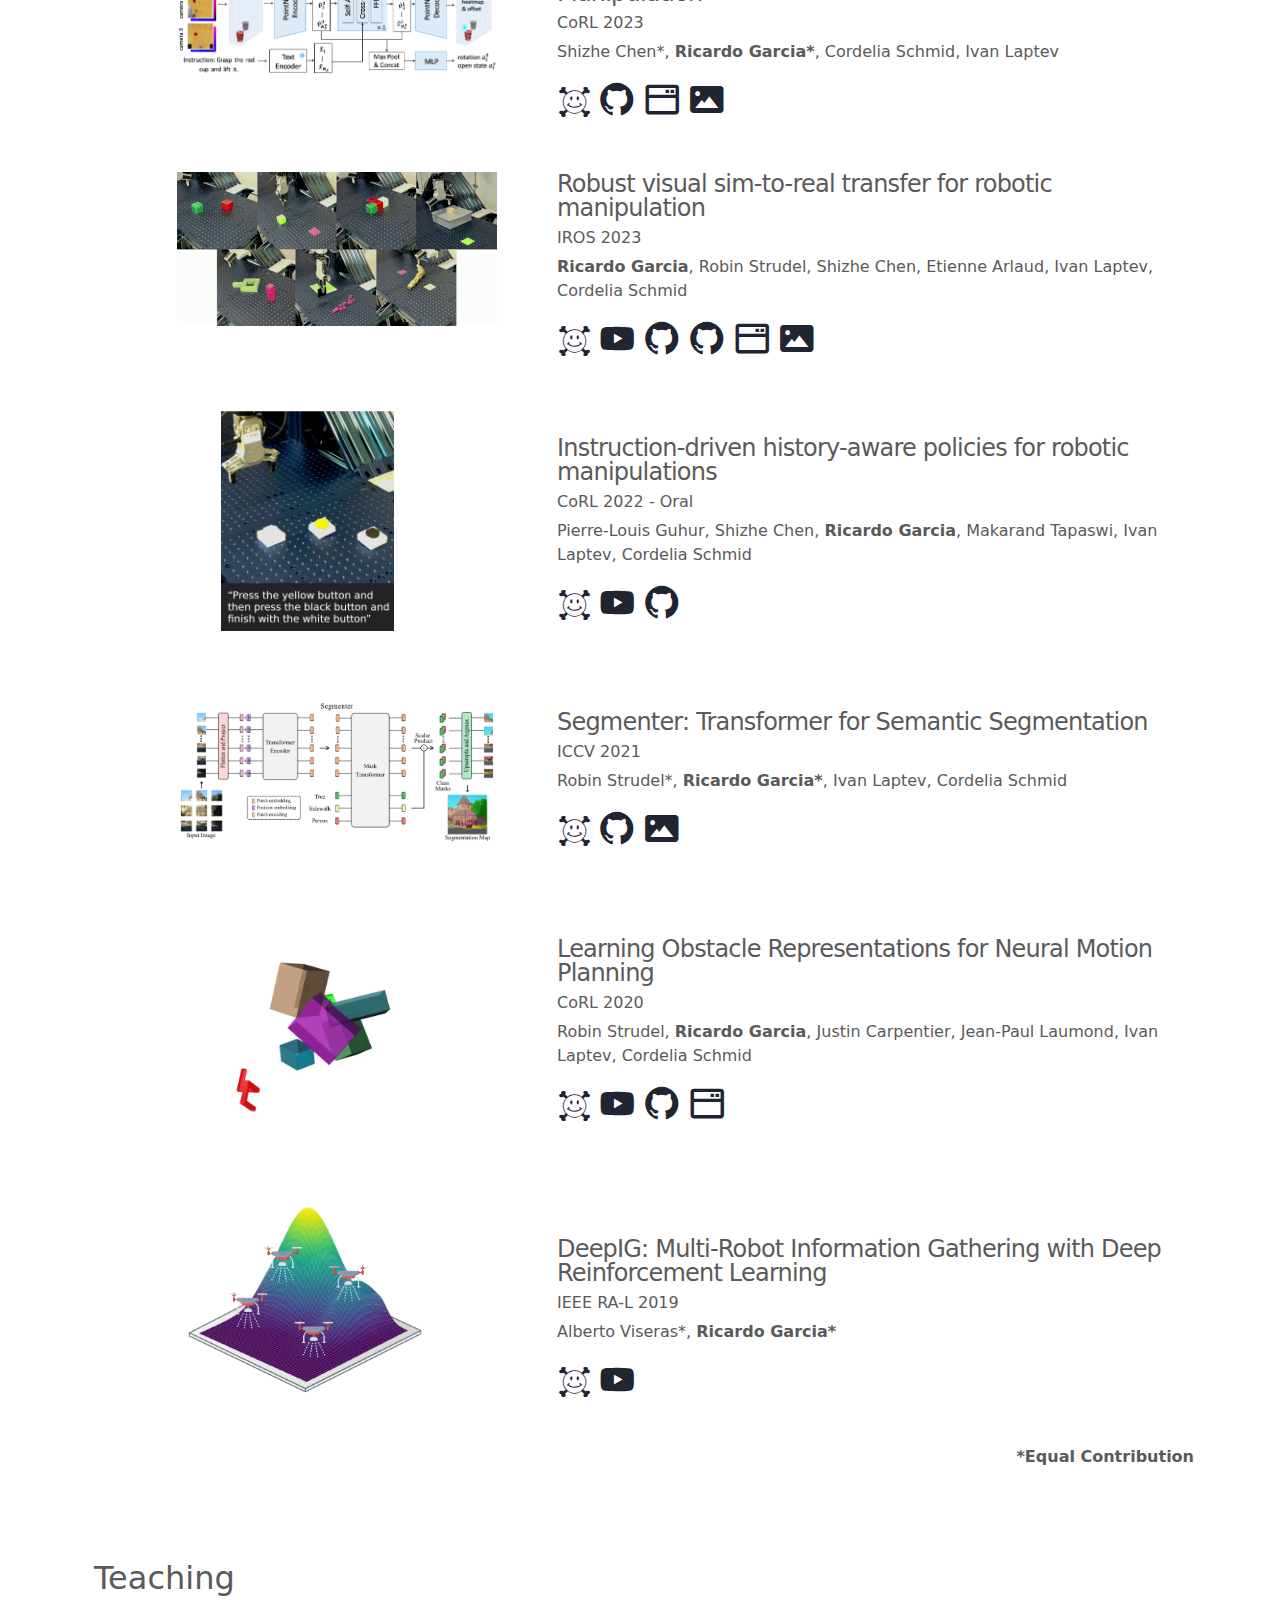
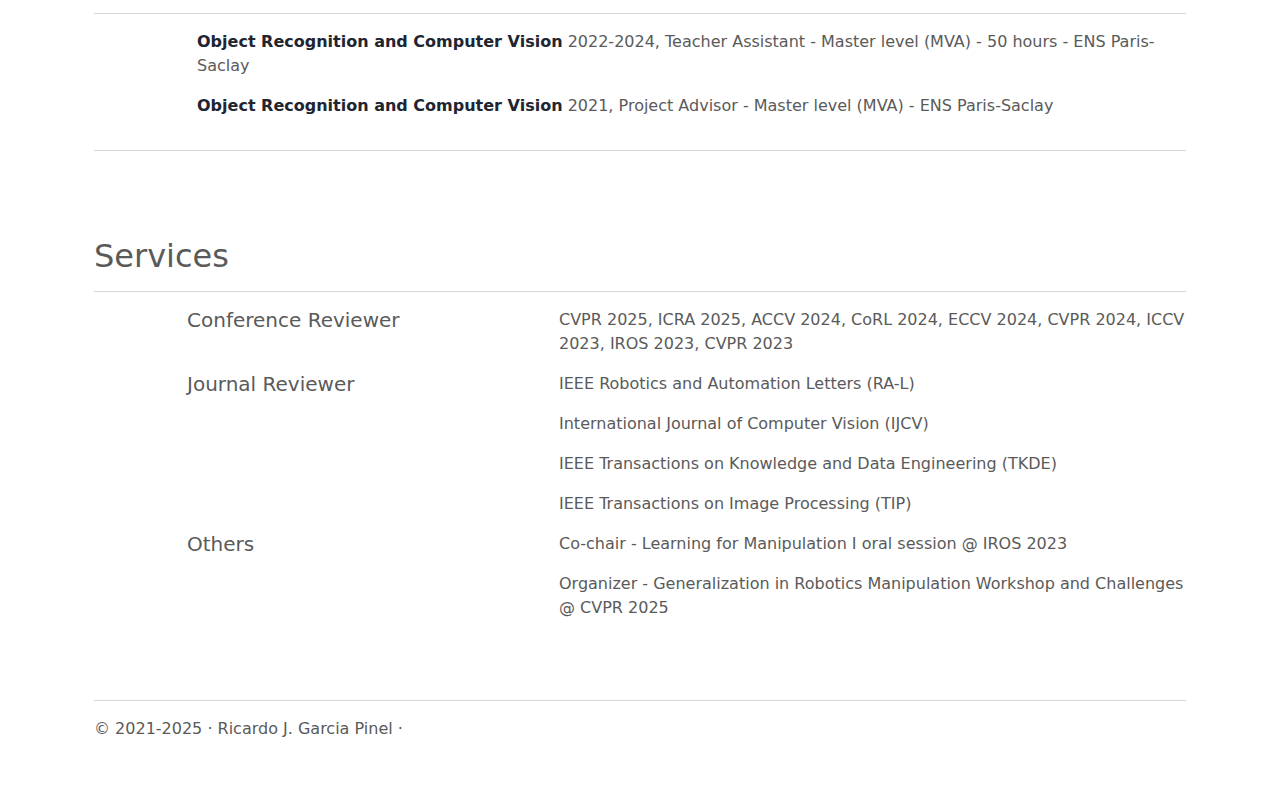
==== commit 81738456: "index: try globe map" ====
--- a/index.html
+++ b/index.html
@@ -451,14 +451,14 @@
                 <hr class="featurette-divider">
 
                 <!-- /END THE FEATURETTES -->
-
+            <div id="miscellaneous">
+                <script type="text/javascript" id="clstr_globe" src="//clustrmaps.com/globe.js?d=wcSDNrByaZ2NPXebIm1FlNUSHQfgcFA5jlx5K40D7Sg"></script>
+            </div>
             </div><!-- /.container -->
-
-
 
             <!-- FOOTER -->
             <footer class="container">
-                <p>&copy; 2021-2024 &middot; Ricardo J. Garcia Pinel &middot;</p>
+                <p>&copy; 2021-2025 &middot; Ricardo J. Garcia Pinel &middot;</p>
             </footer>
     </main>
     <script src="./js/bootstrap.bundle.min.js"></script>
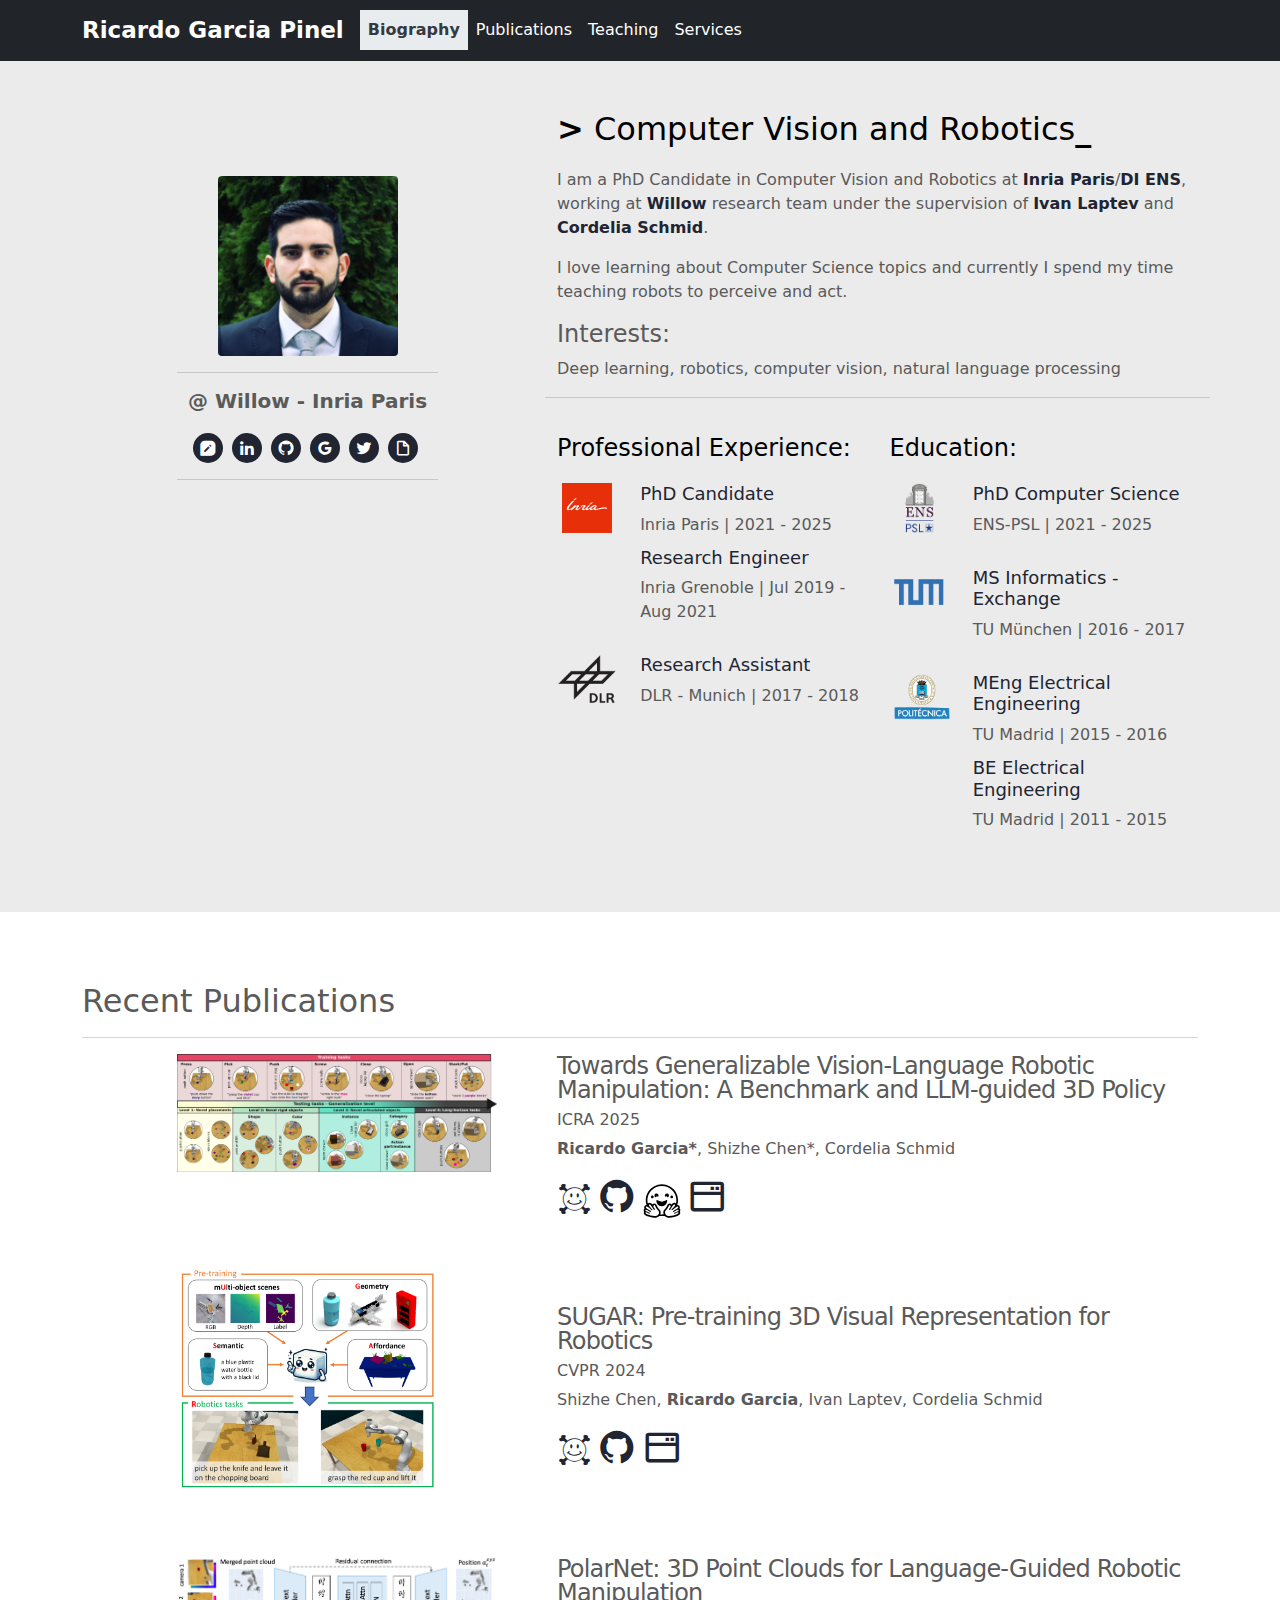
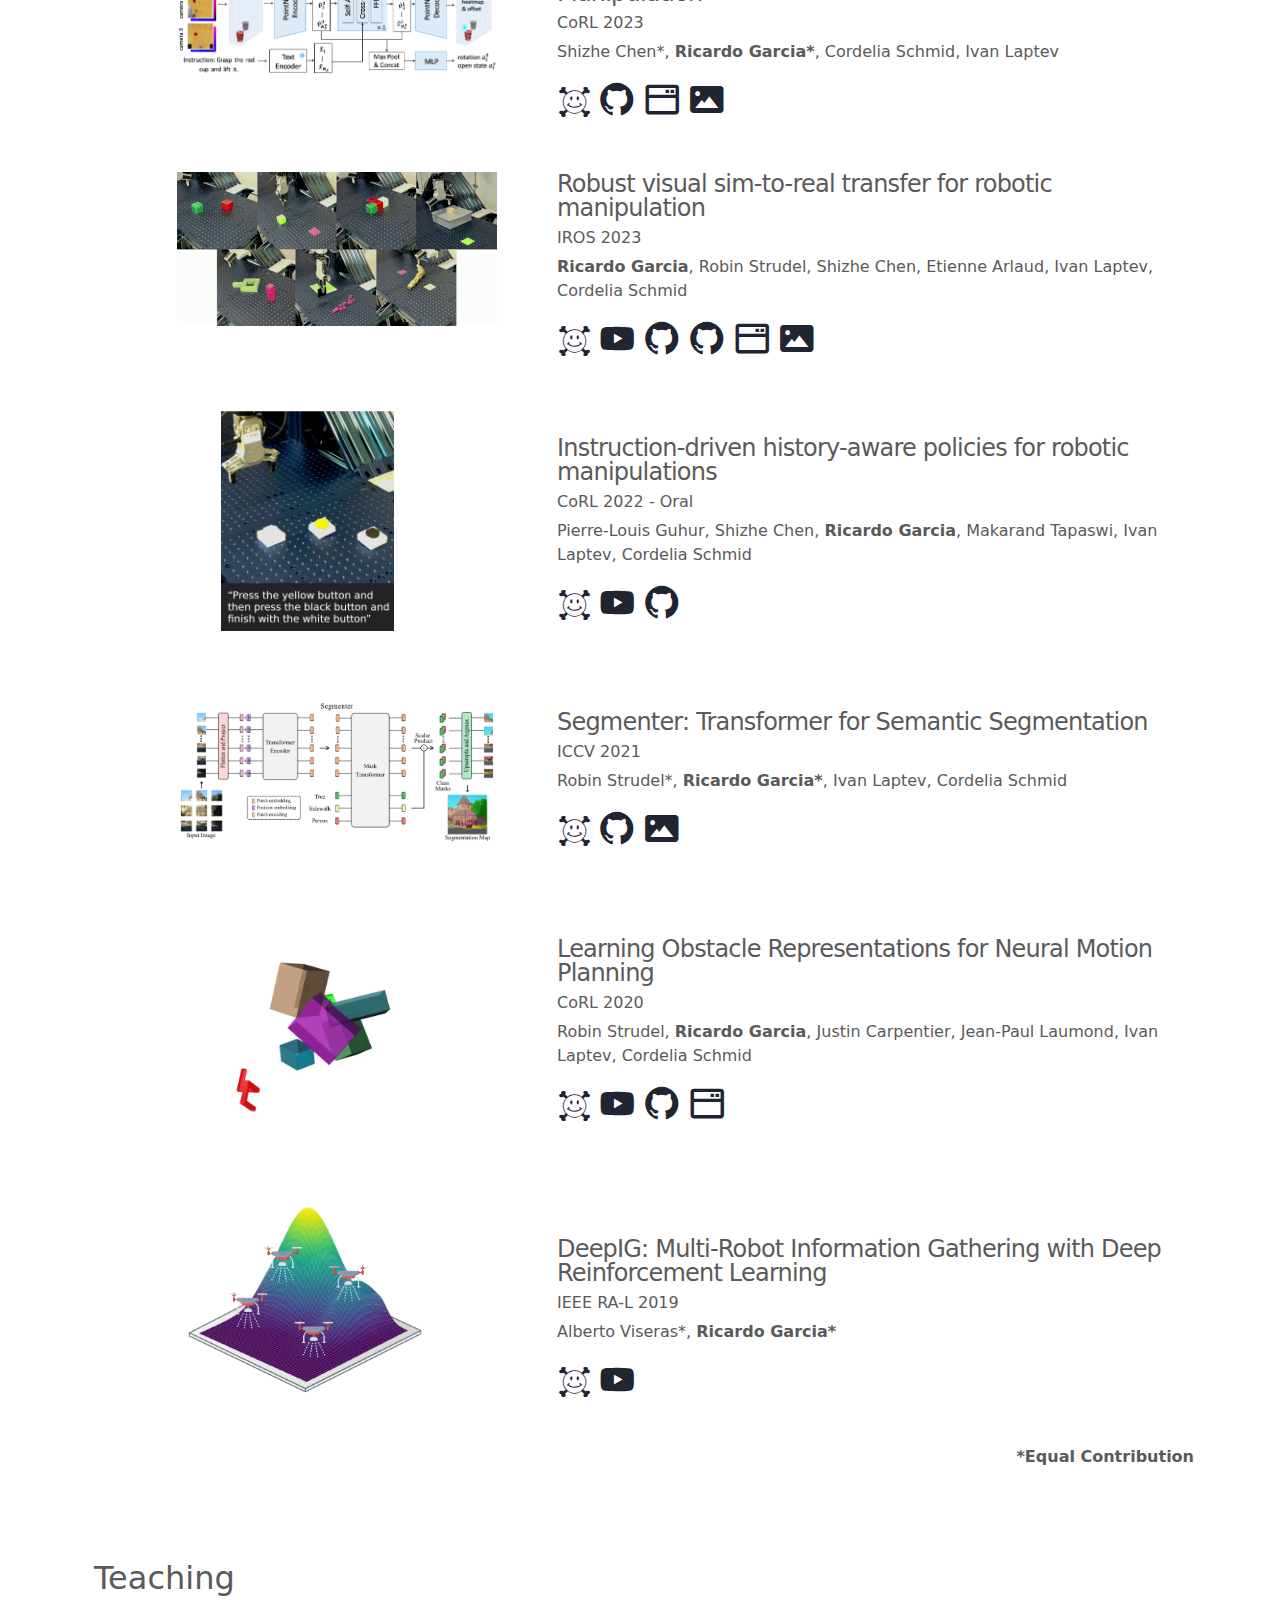
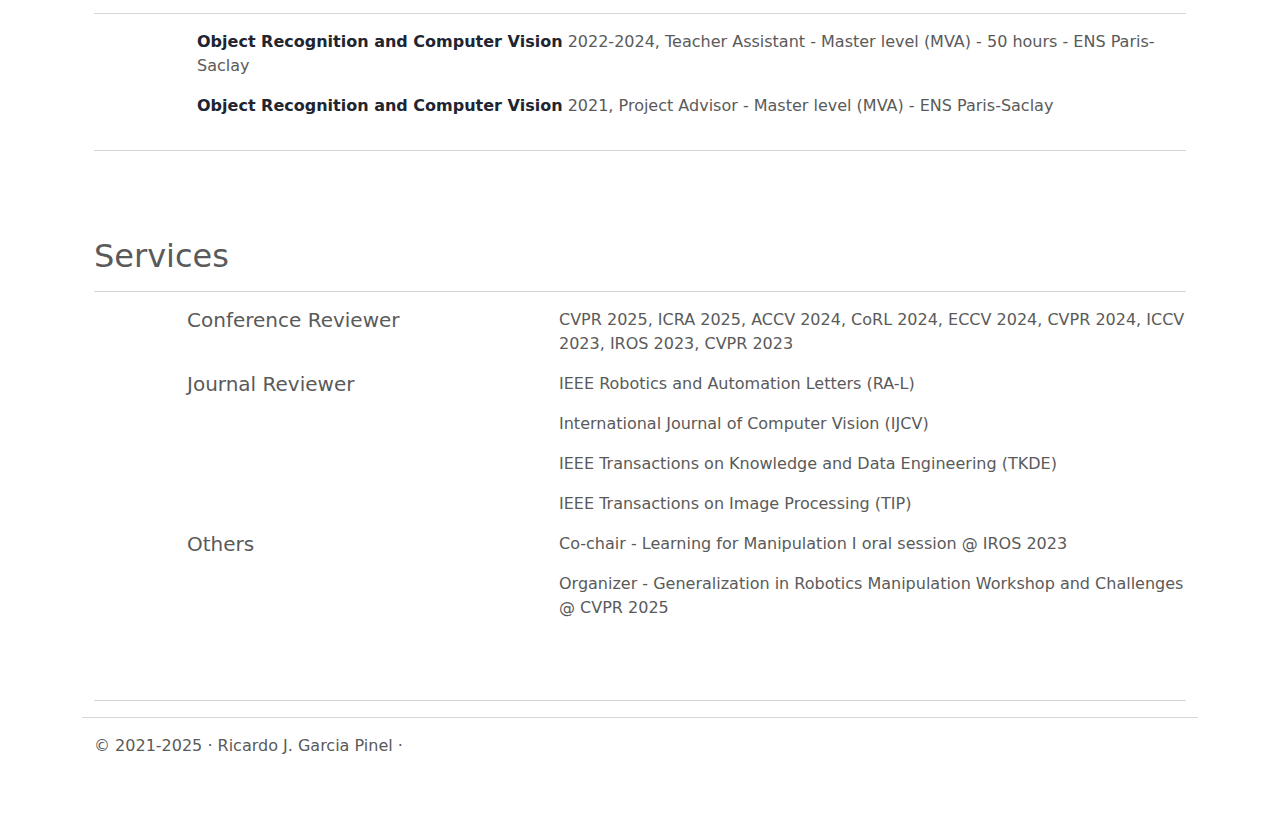
==== commit 94687c89: "Update size visitor counter" ====
--- a/index.html
+++ b/index.html
@@ -451,10 +451,11 @@
                 <hr class="featurette-divider">
 
                 <!-- /END THE FEATURETTES -->
+            </div><!-- /.container -->
             <div id="miscellaneous">
                 <script type="text/javascript" id="clstr_globe" src="//clustrmaps.com/globe.js?d=wcSDNrByaZ2NPXebIm1FlNUSHQfgcFA5jlx5K40D7Sg"></script>
-            </div>
-            </div><!-- /.container -->
+                <hr class="featurette-divider">
+            </div>
 
             <!-- FOOTER -->
             <footer class="container">
--- a/css/style.css
+++ b/css/style.css
@@ -195,4 +195,8 @@
 .hf {
     vertical-align: bottom;
     display: inline-block;
+}
+
+#miscellaneous {
+    height: 220;   
 }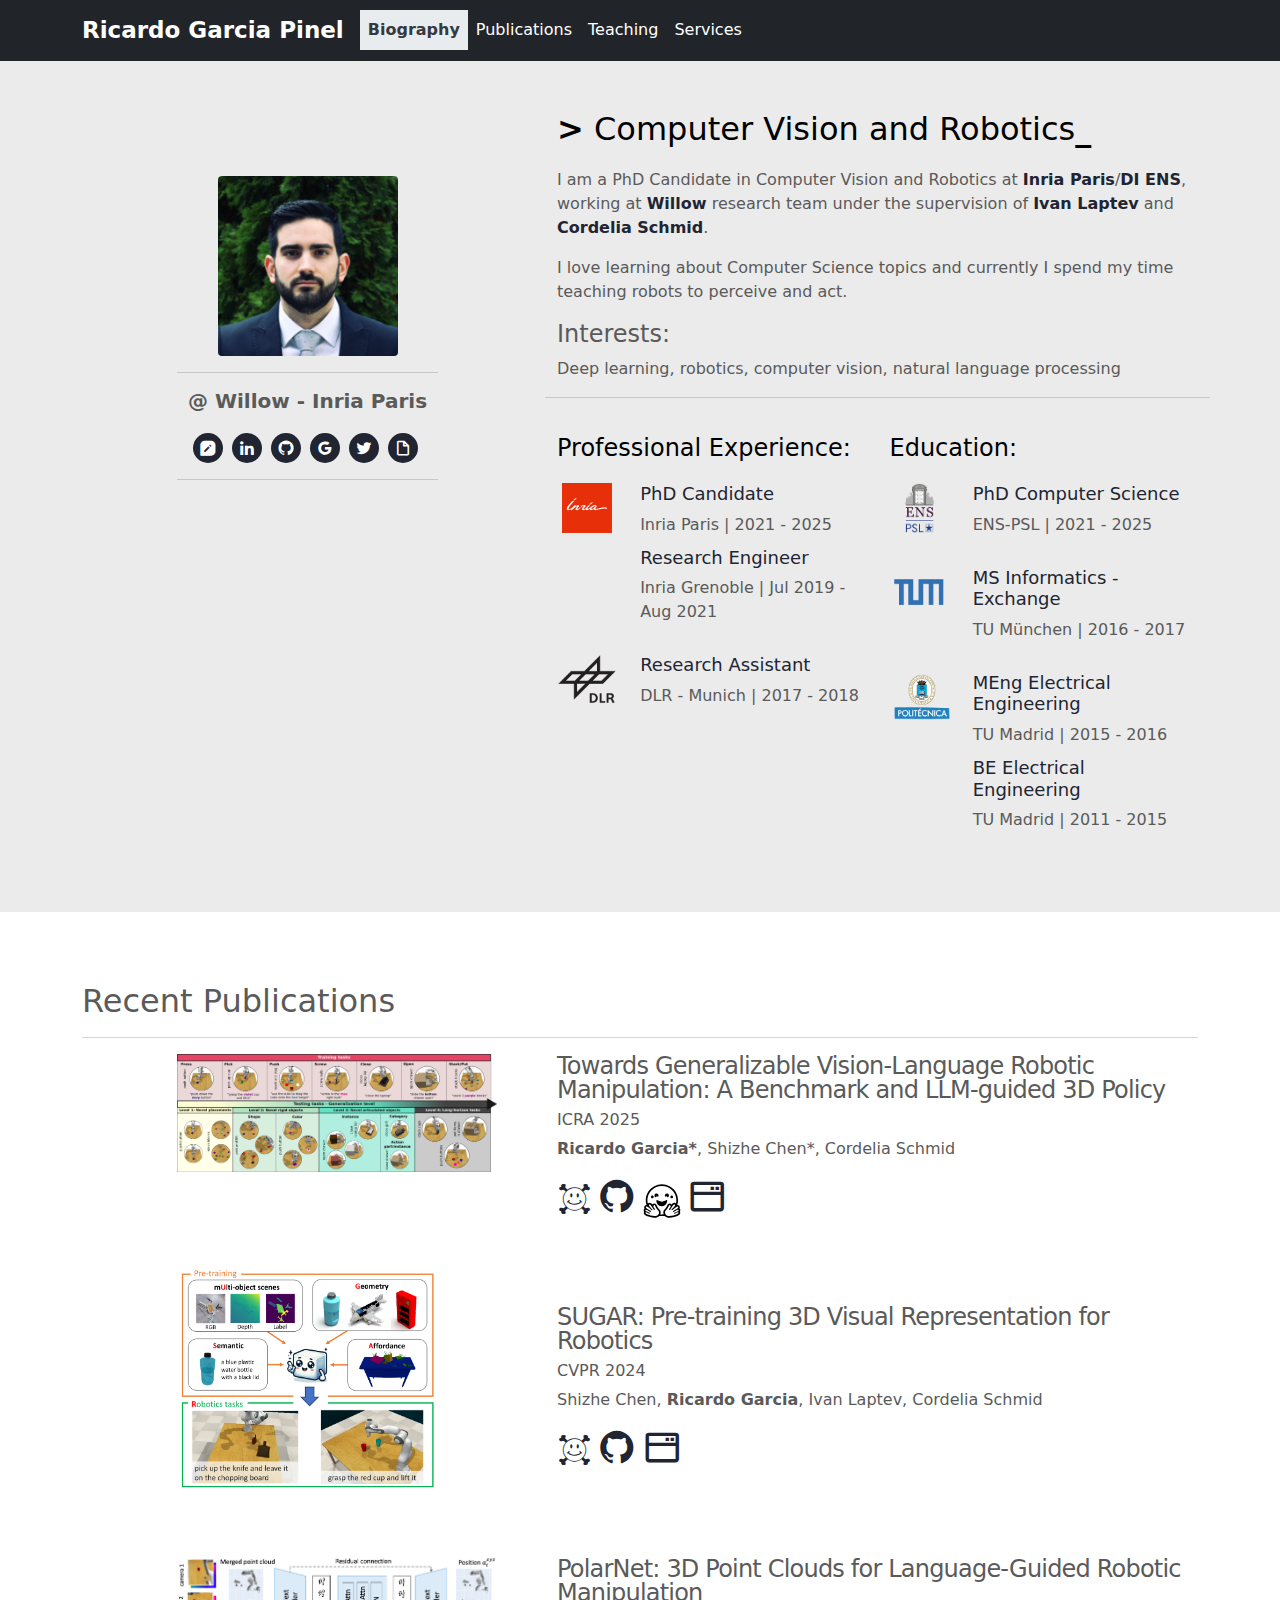
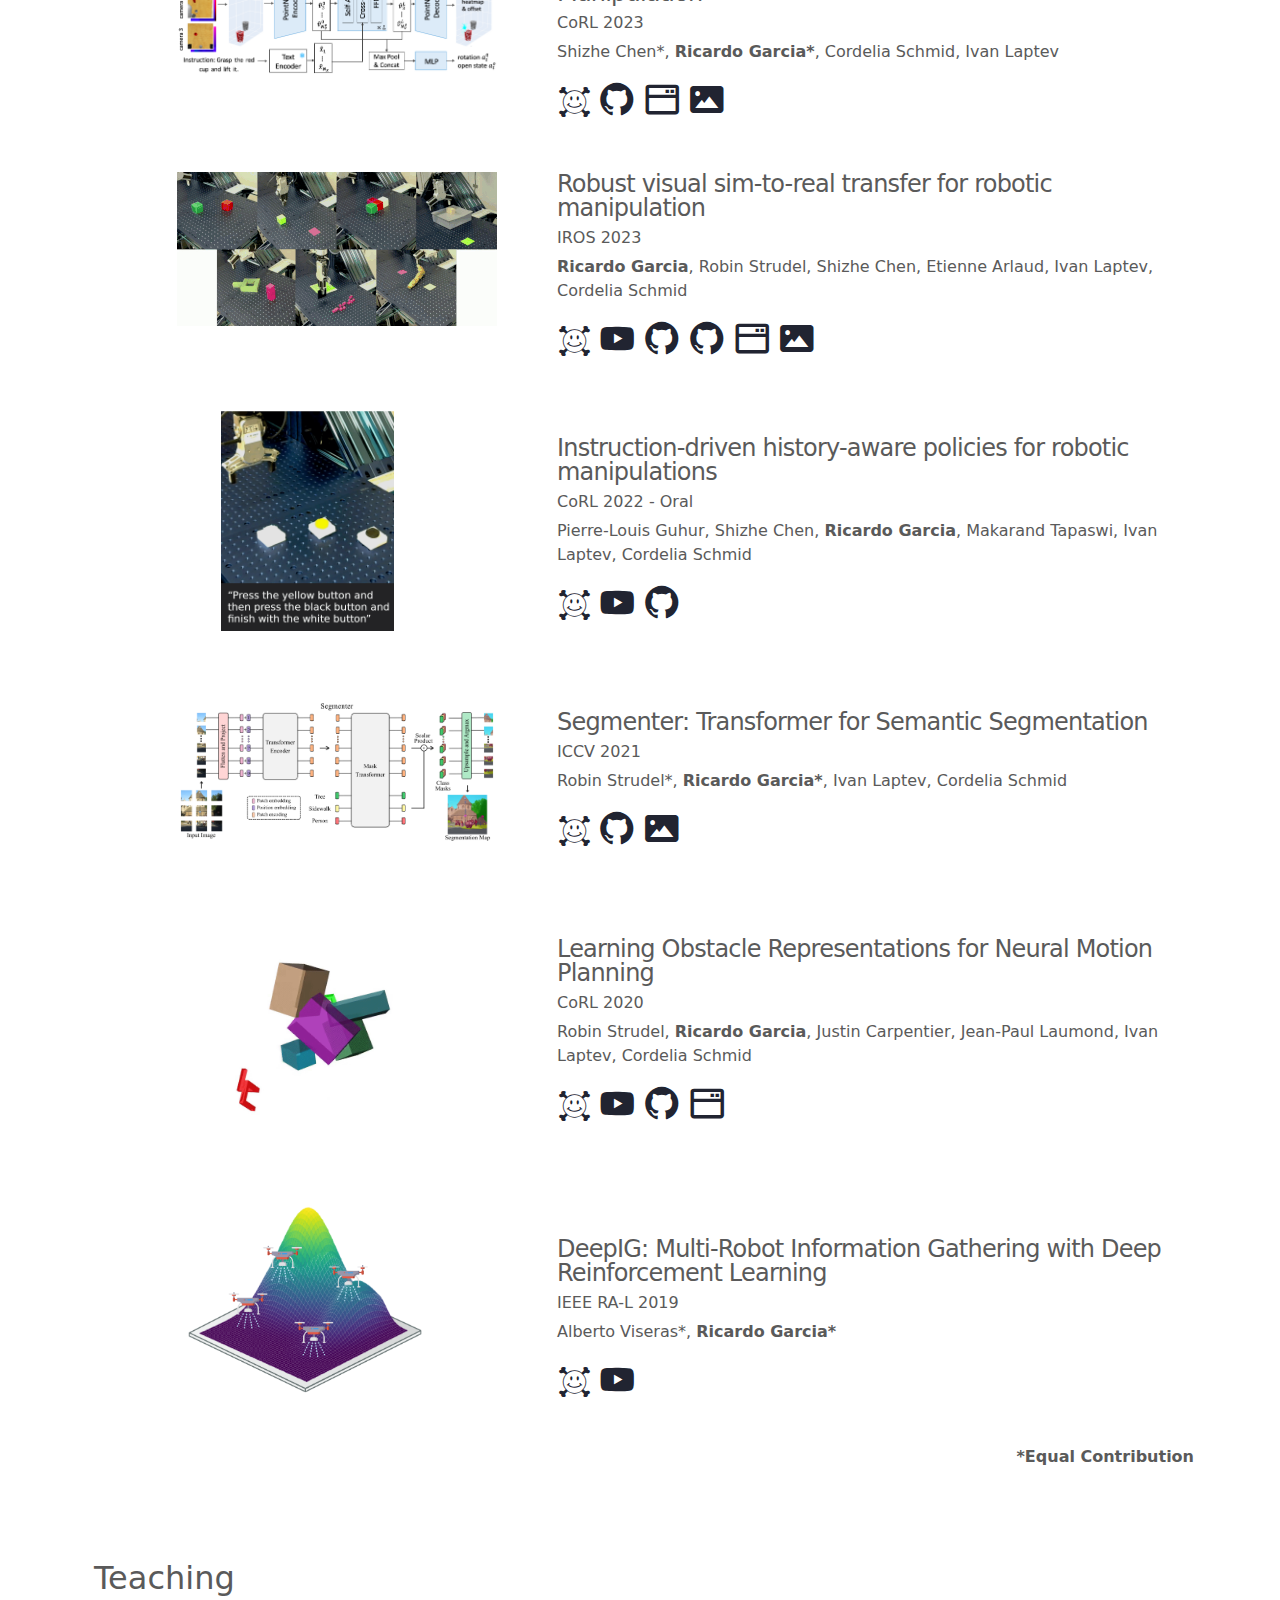
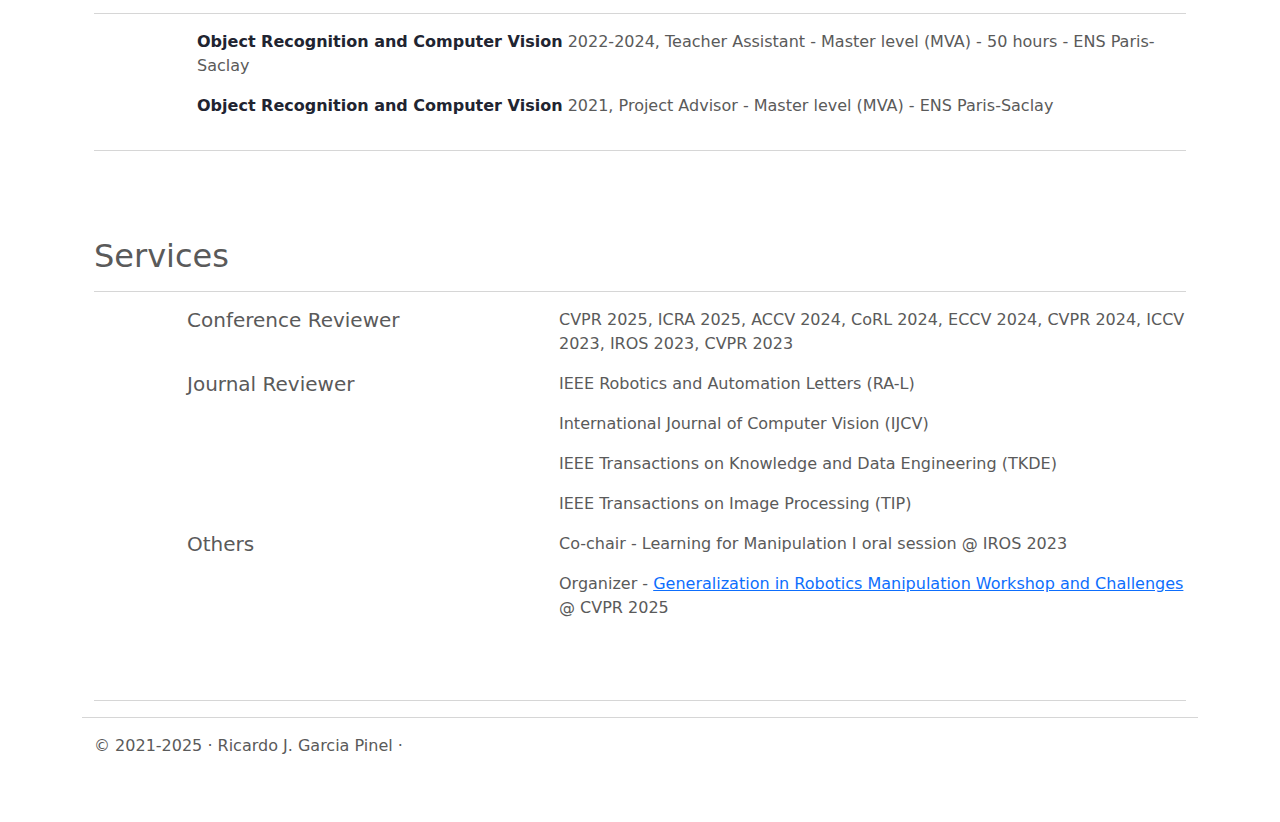
==== commit f2ebd17e: "Update index.html with workshop link" ====
--- a/index.html
+++ b/index.html
@@ -442,7 +442,7 @@
                     </div>
                     <div class="col-lg-7  offset-lg-1 order-md-2 text-left service-description">
                         <p>Co-chair - Learning for Manipulation I oral session @ IROS 2023</p>
-                        <p>Organizer - Generalization in Robotics Manipulation Workshop and Challenges @ CVPR 2025</p>
+                        <p>Organizer - <a target="_blank" href="https://robomani-grail.github.io/">Generalization in Robotics Manipulation Workshop and Challenges</a> @ CVPR 2025</p>
                     </div>
                 </div>
 
@@ -453,7 +453,7 @@
                 <!-- /END THE FEATURETTES -->
             </div><!-- /.container -->
             <div id="miscellaneous">
-                <script type="text/javascript" id="clstr_globe" src="//clustrmaps.com/globe.js?d=wcSDNrByaZ2NPXebIm1FlNUSHQfgcFA5jlx5K40D7Sg"></script>
+                <script type="text/javascript" id="clustrmaps" src="//cdn.clustrmaps.com/map_v2.js?cl=ffffff&w=600&t=tt&d=wcSDNrByaZ2NPXebIm1FlNUSHQfgcFA5jlx5K40D7Sg&co=212529&cmo=f700ff&cmn=68ffa3"></script>
                 <hr class="featurette-divider">
             </div>
 
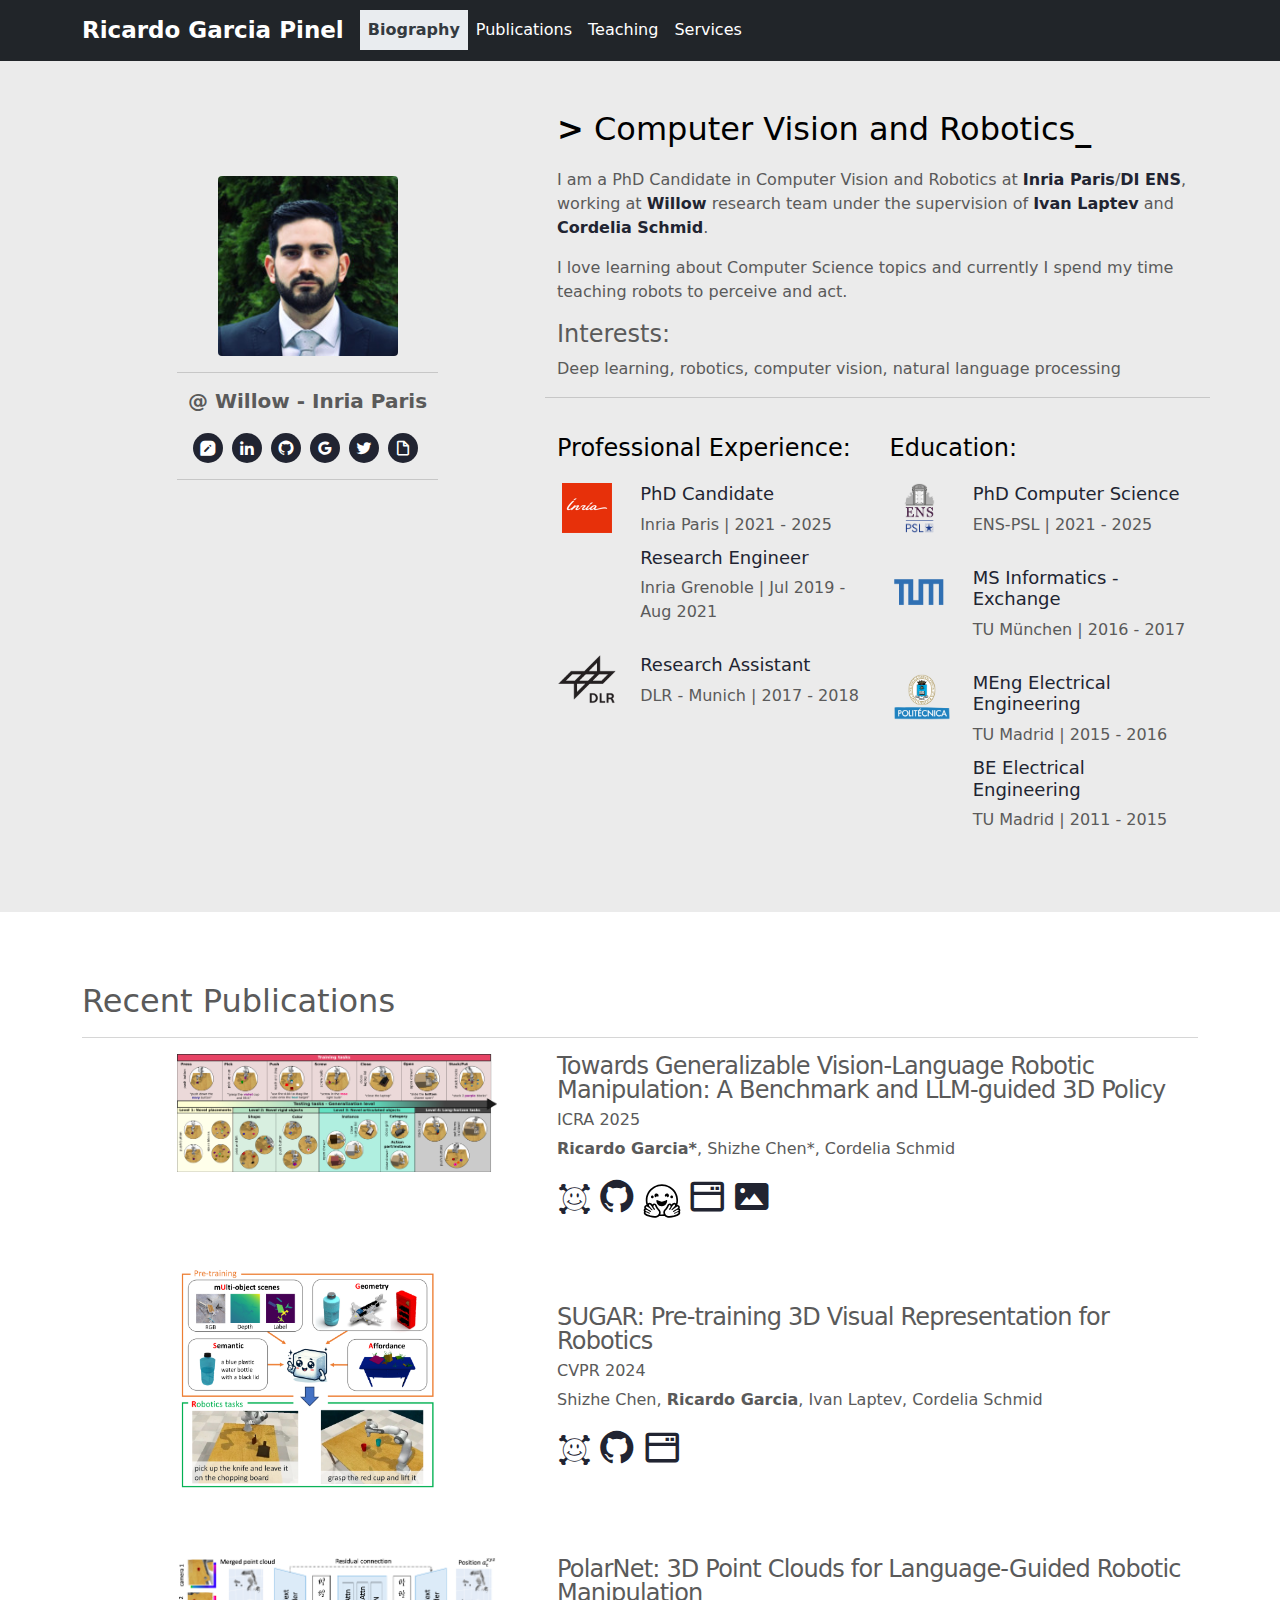
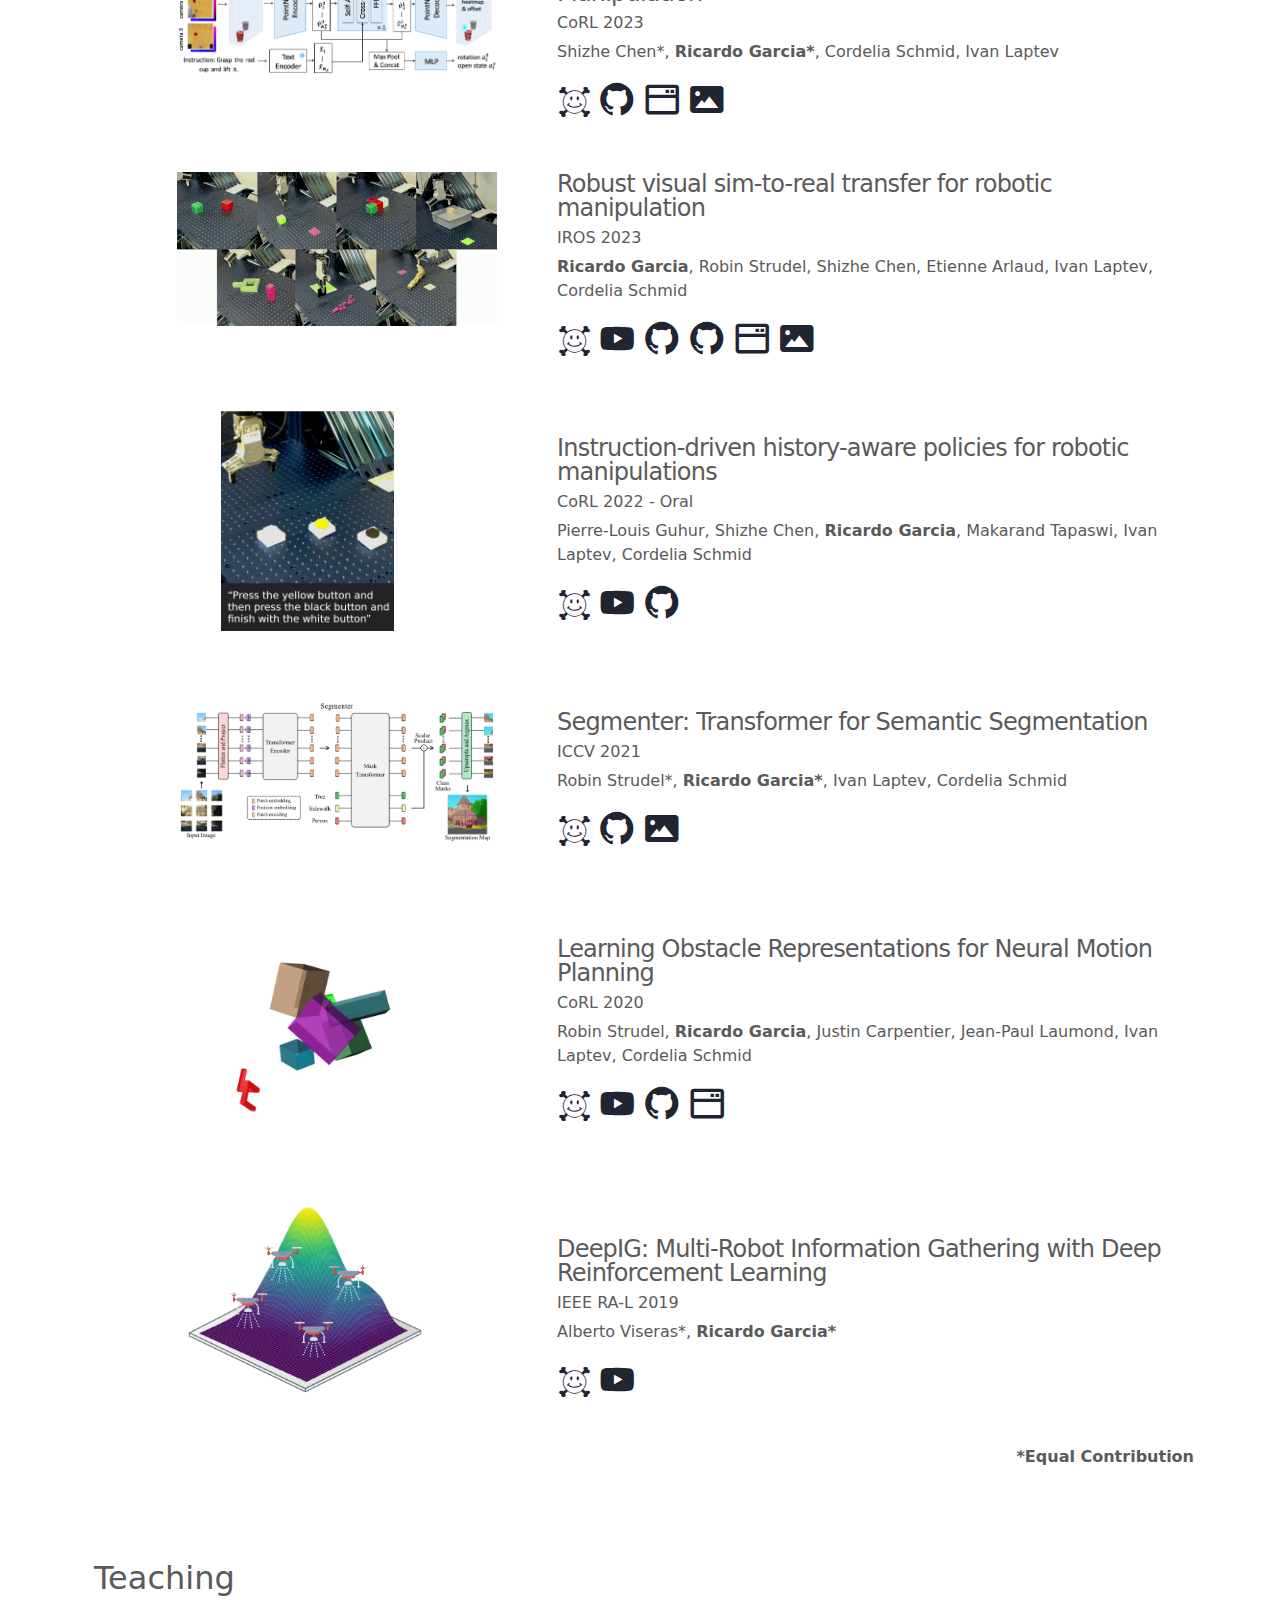
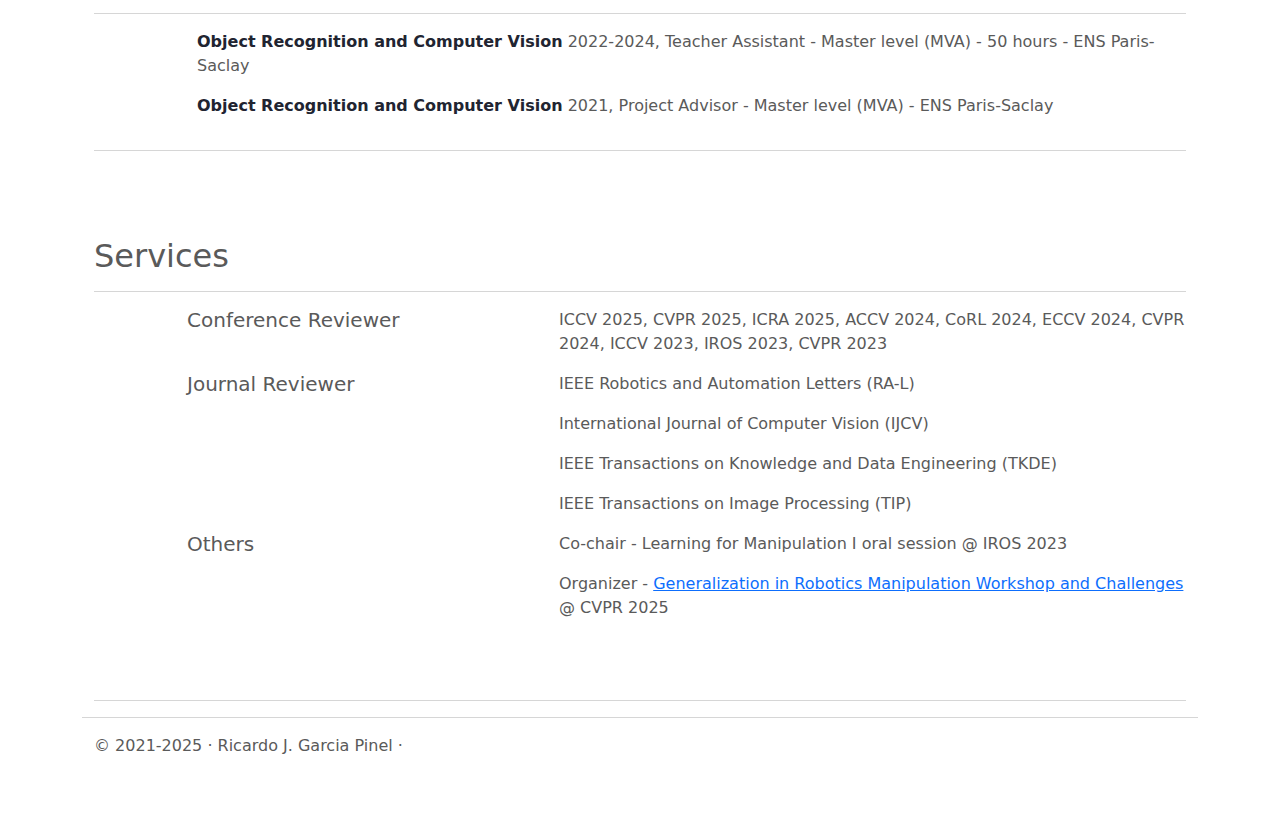
==== commit c095faaa: "index.html: update with poster and reviewer" ====
--- a/index.html
+++ b/index.html
@@ -213,7 +213,8 @@
                         src="img/huggingface.svg" class="hf bx-tada-hover" /></a>               
                     <a href="https://www.di.ens.fr/willow/research/gembench/" target="_blank"><i
                             class="bx bx-window-alt bx-lg bx-tada-hover"></i></a>
-
+                    <a href="doc/ICRA2025_poster.pdf" target="_blank"><i
+                            class="bx bxs-image bx-lg bx-tada-hover"></i></a>
                 </div>
                 <div class="col-lg-3 offset-lg-1 order-md-1 text-center">
                     <img class="publication-overview" src="./img/gembench.png" alt="sugar_paper" />
@@ -421,7 +422,7 @@
                         <h5 class="service-heading">Conference Reviewer</h4>
                     </div>
                     <div class="col-lg-7  offset-lg-1 order-md-2 text-left service-description">
-                        <p>CVPR 2025, ICRA 2025, ACCV 2024, CoRL 2024, ECCV 2024, CVPR 2024, ICCV 2023, IROS 2023, CVPR 2023</p>
+                        <p>ICCV 2025, CVPR 2025, ICRA 2025, ACCV 2024, CoRL 2024, ECCV 2024, CVPR 2024, ICCV 2023, IROS 2023, CVPR 2023</p>
                     </div>
                 </div>
 
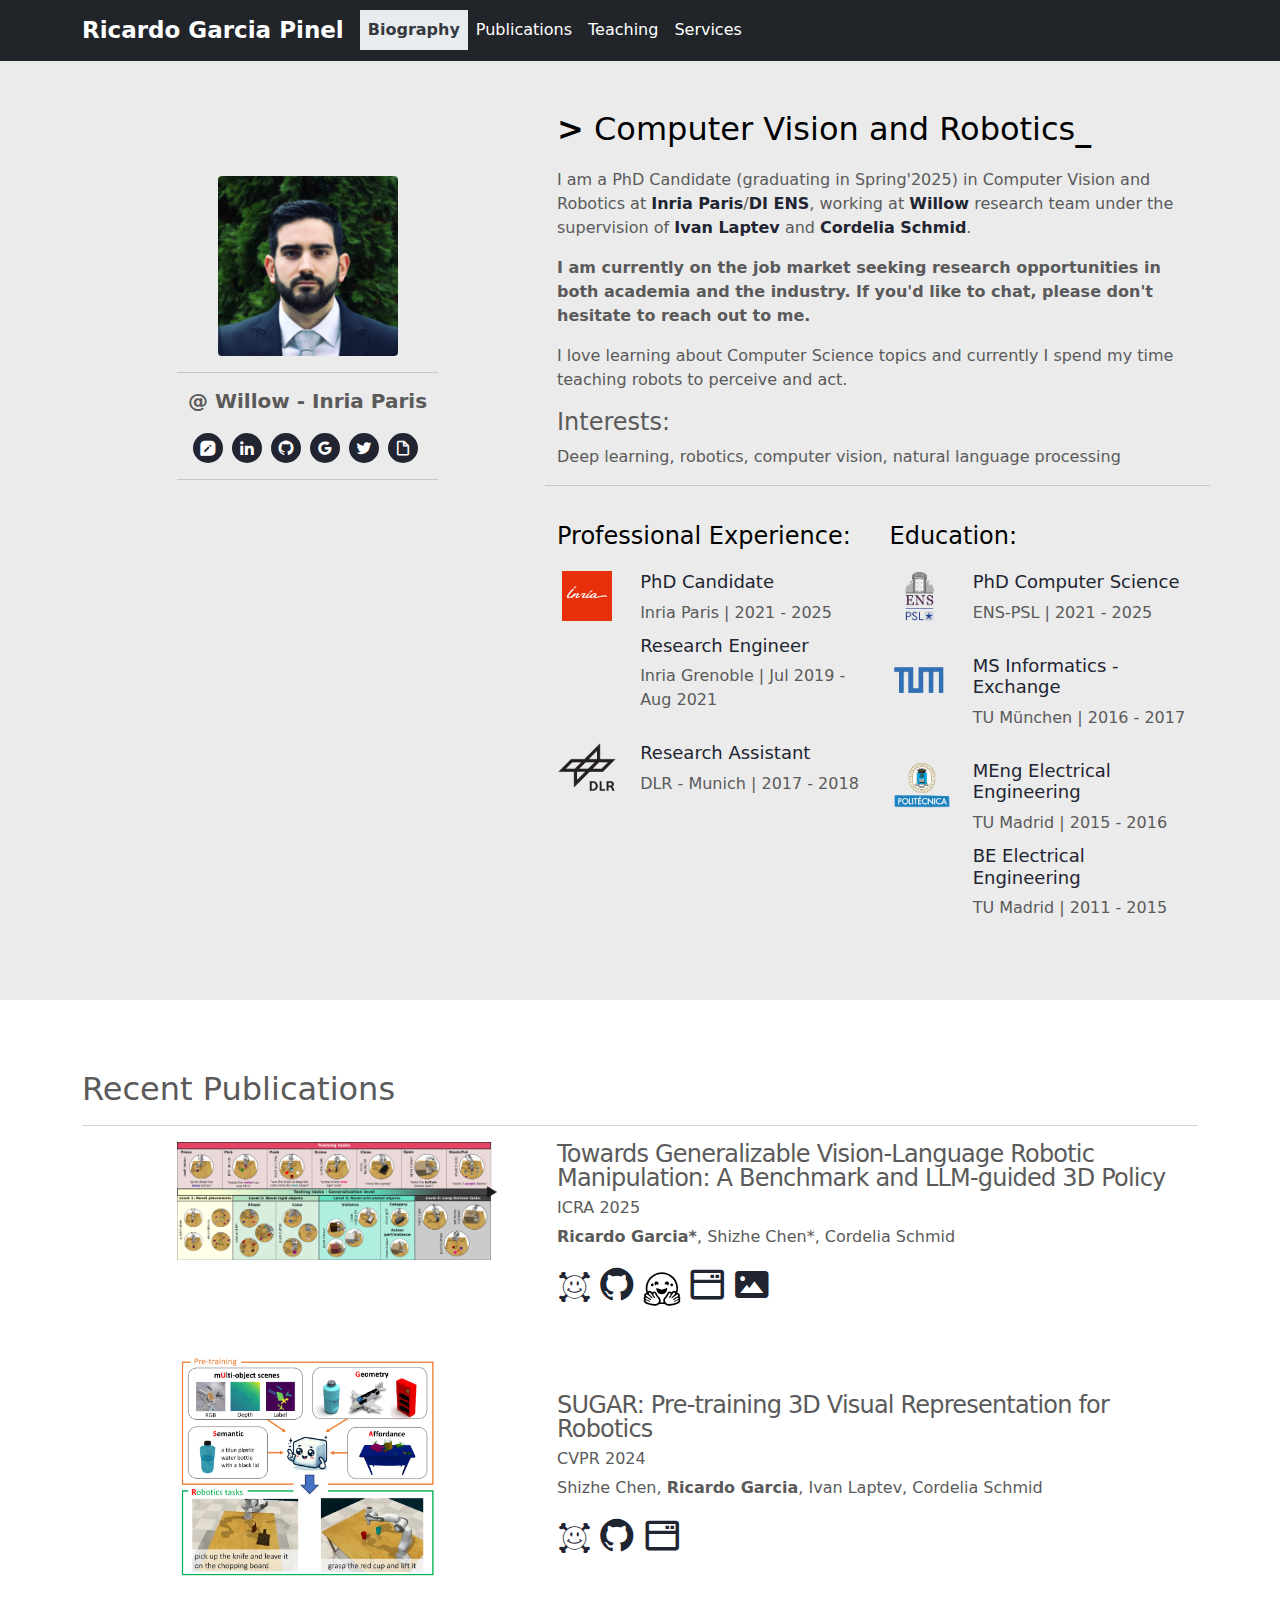
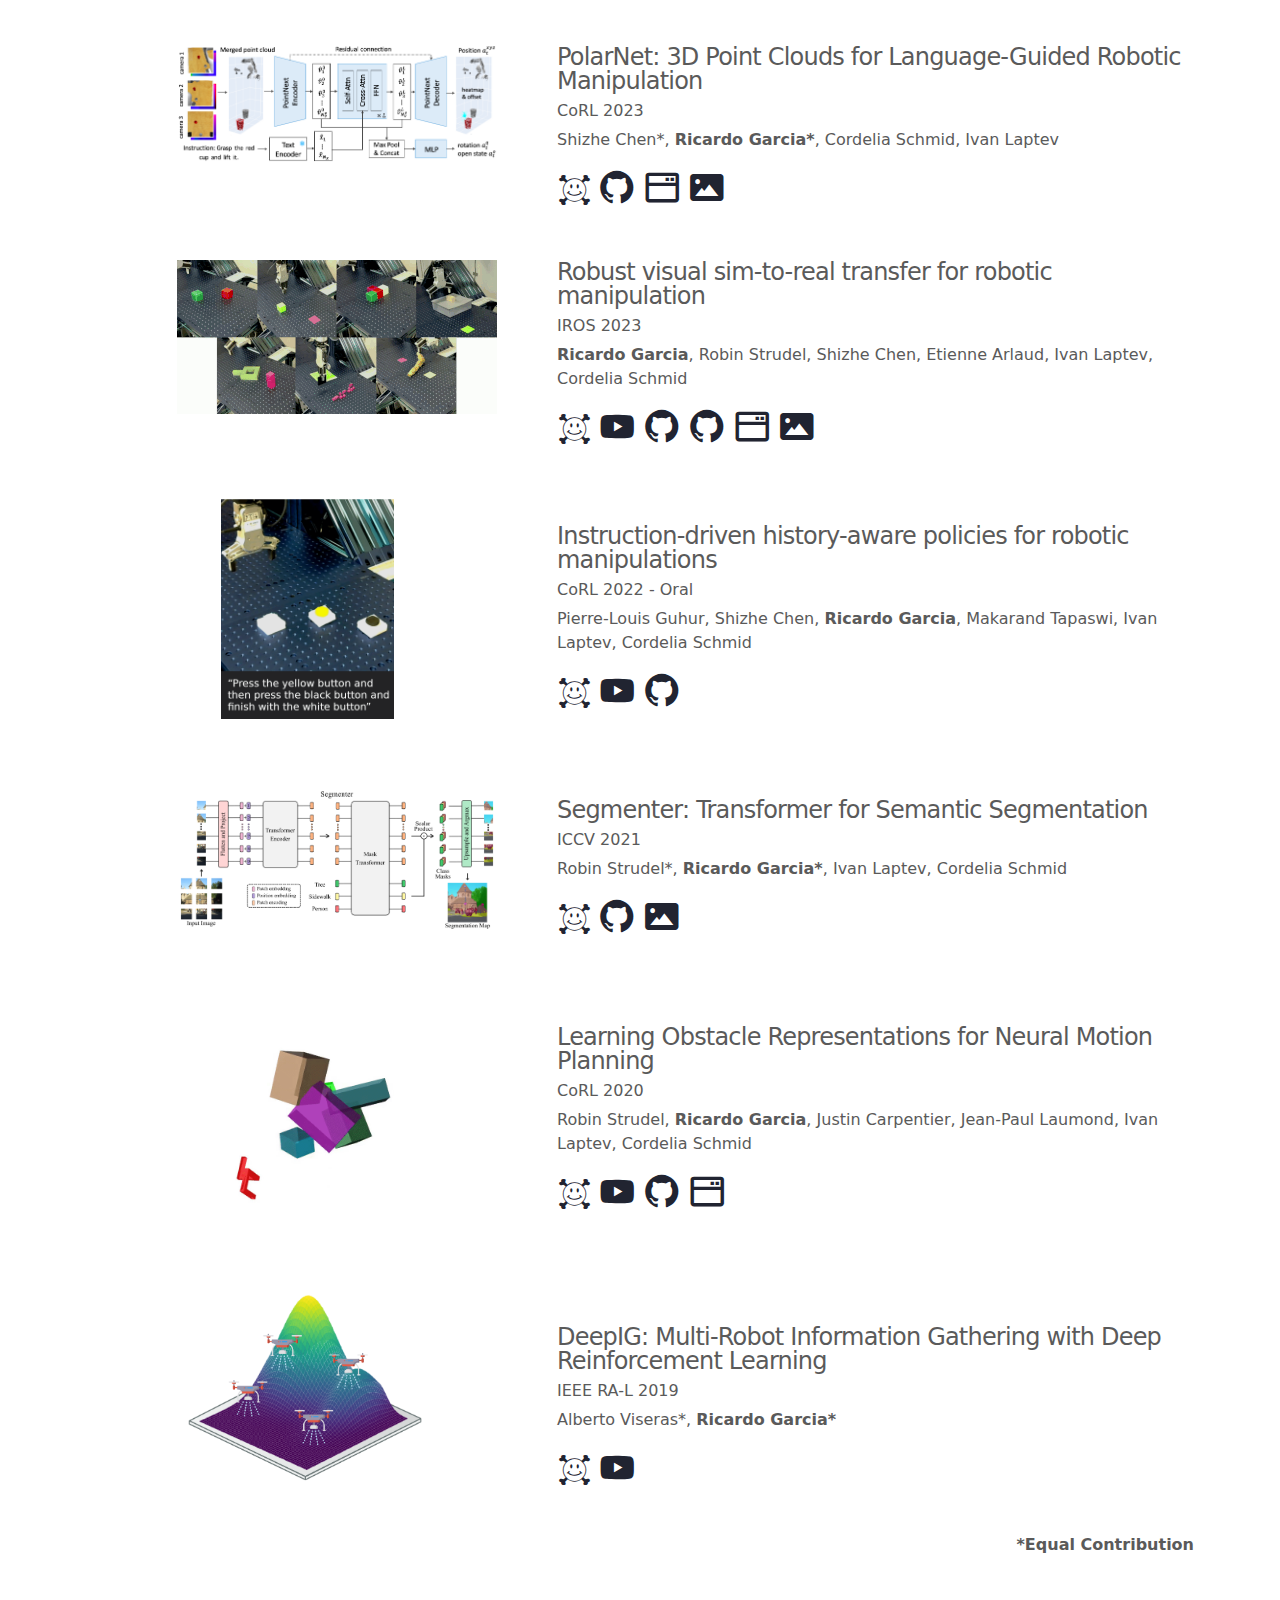
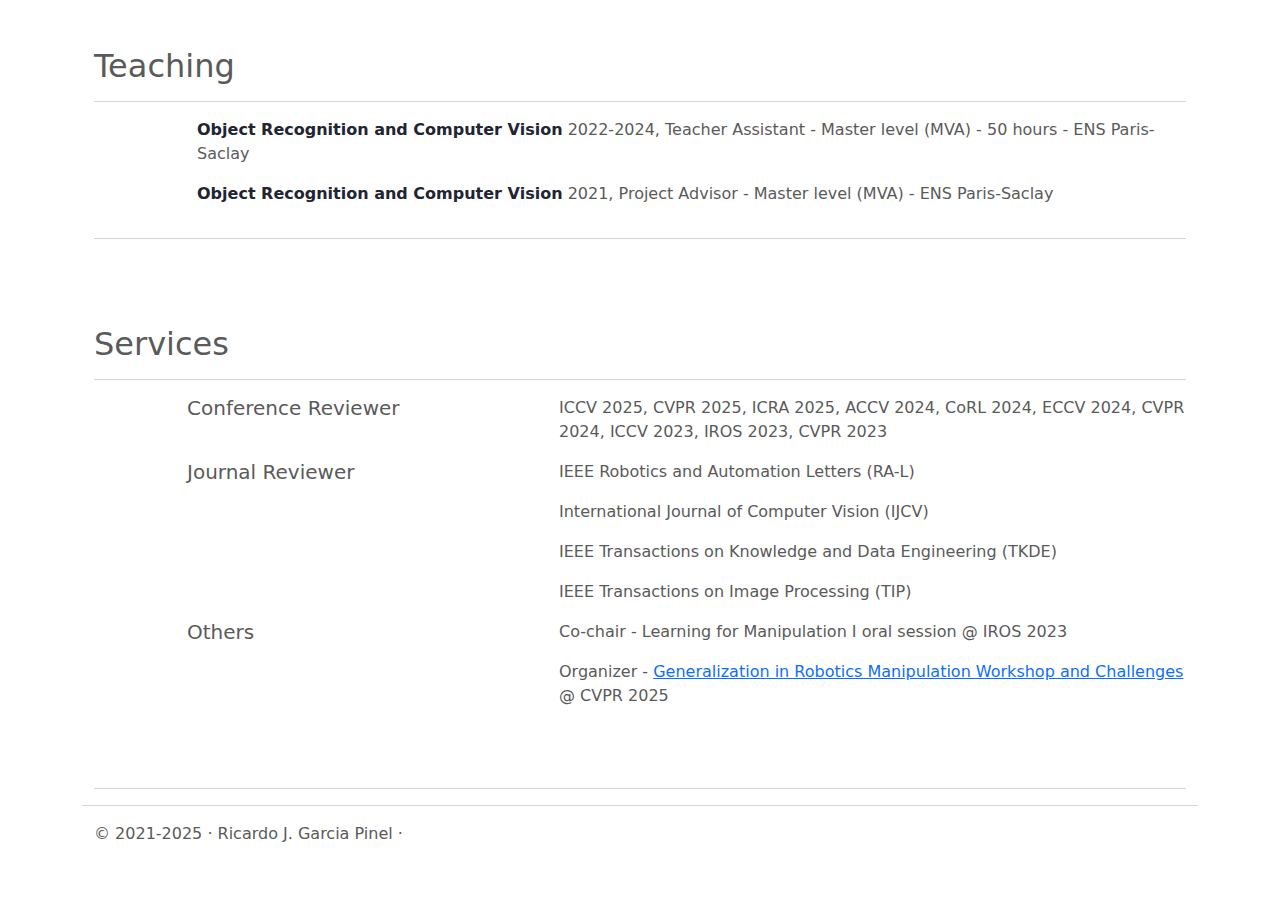
==== commit fec90d35: "Update index.html" ====
--- a/index.html
+++ b/index.html
@@ -97,13 +97,14 @@
                             <h2 id="position-title"> <span id="terminal-cursor">></span> Computer Vision and
                                 Robotics<span id="terminal-space">_</span></h2>
                             <p>
-                                I am a PhD Candidate in Computer Vision and Robotics at <a
+                                I am a PhD Candidate (graduating in Spring'2025) in Computer Vision and Robotics at <a
                                     href="https://www.inria.fr/en" target="_blank">Inria Paris</a>/<a
                                     href="https://www.di.ens.fr/" target="_blank">DI ENS</a>, working at <a
                                     href="https://www.di.ens.fr/willow/" target="_blank">Willow</a> research team under
                                 the supervision of <a href="https://www.di.ens.fr/~laptev/" target="_blank">Ivan
                                     Laptev</a> and <a href="https://www.di.ens.fr/willow/people_webpages/cordelia/"
                                     target="_blank">Cordelia Schmid</a>. </p>
+                            <p><b>I am currently on the job market seeking research opportunities in both academia and the industry. If you'd like to chat, please don't hesitate to reach out to me.</b></p>
                             <p>
                                 I love learning about Computer Science topics and currently I spend my time teaching
                                 robots to perceive and act.
